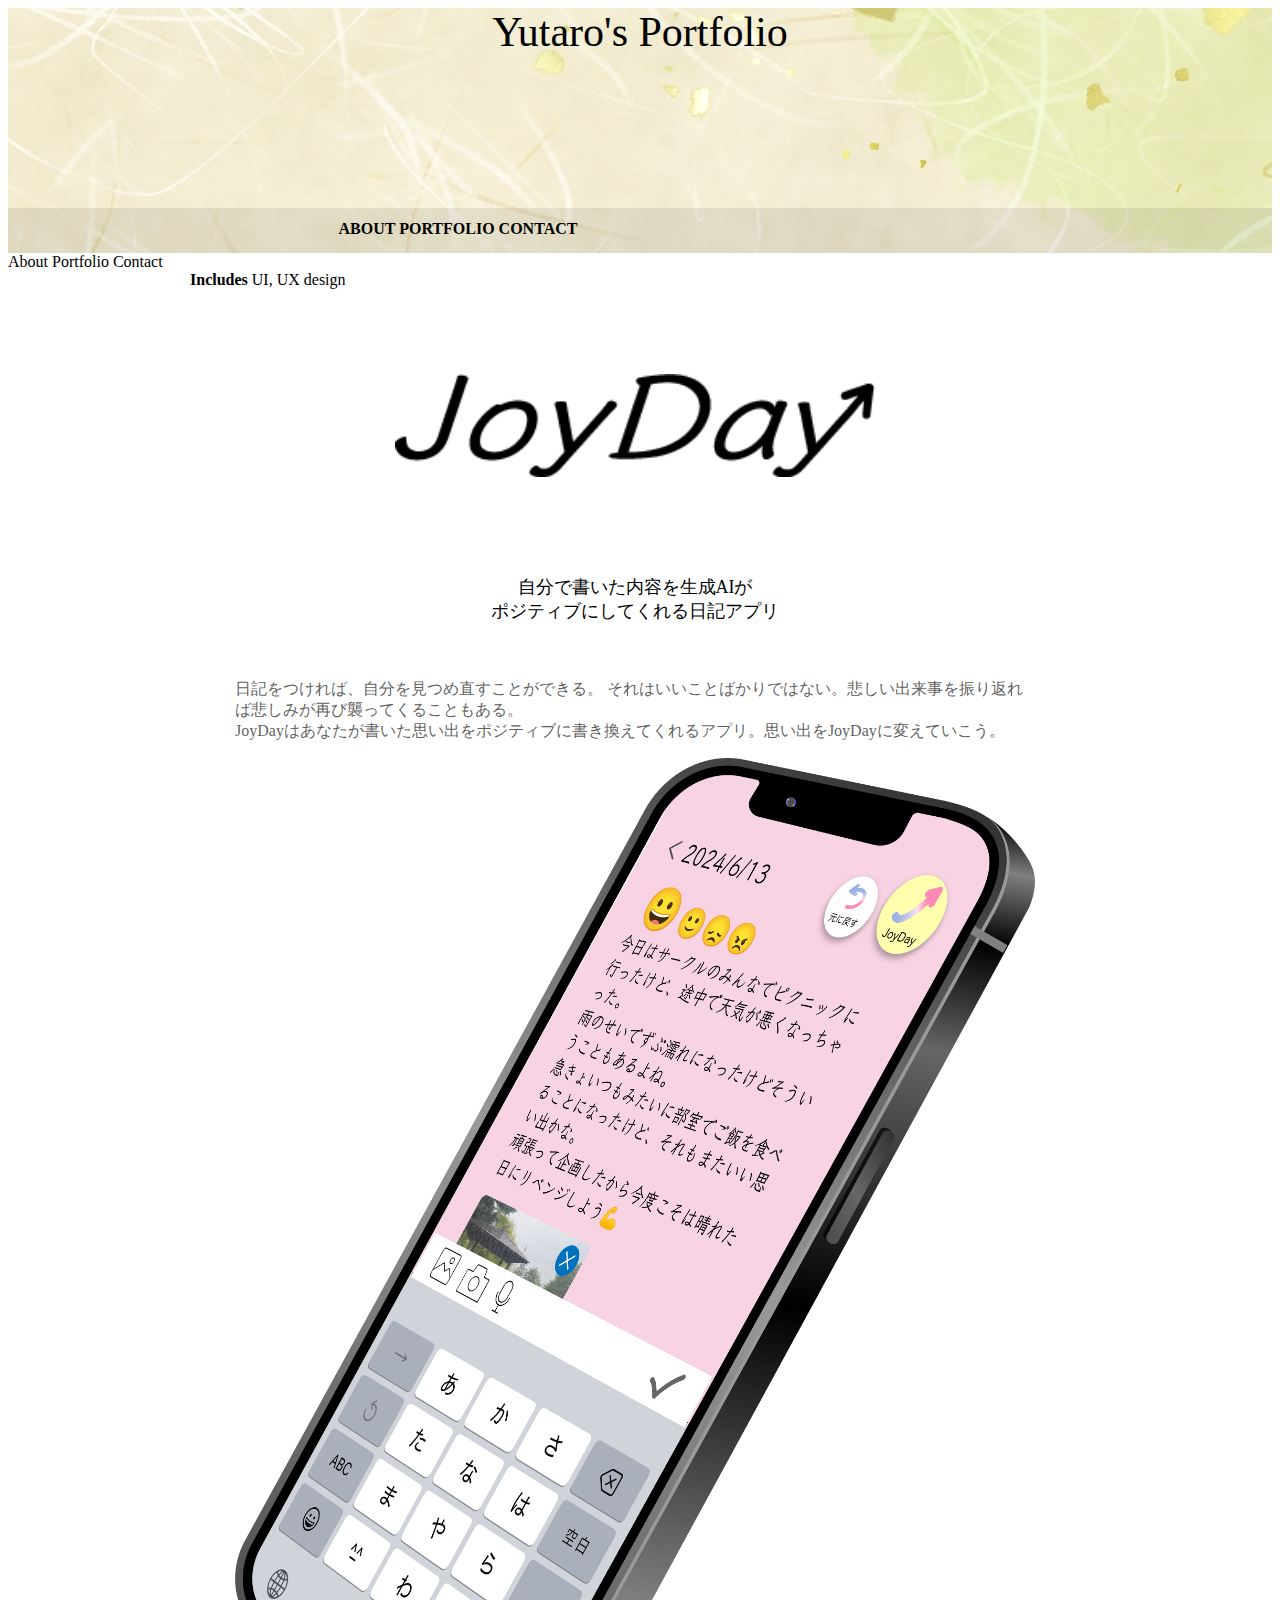
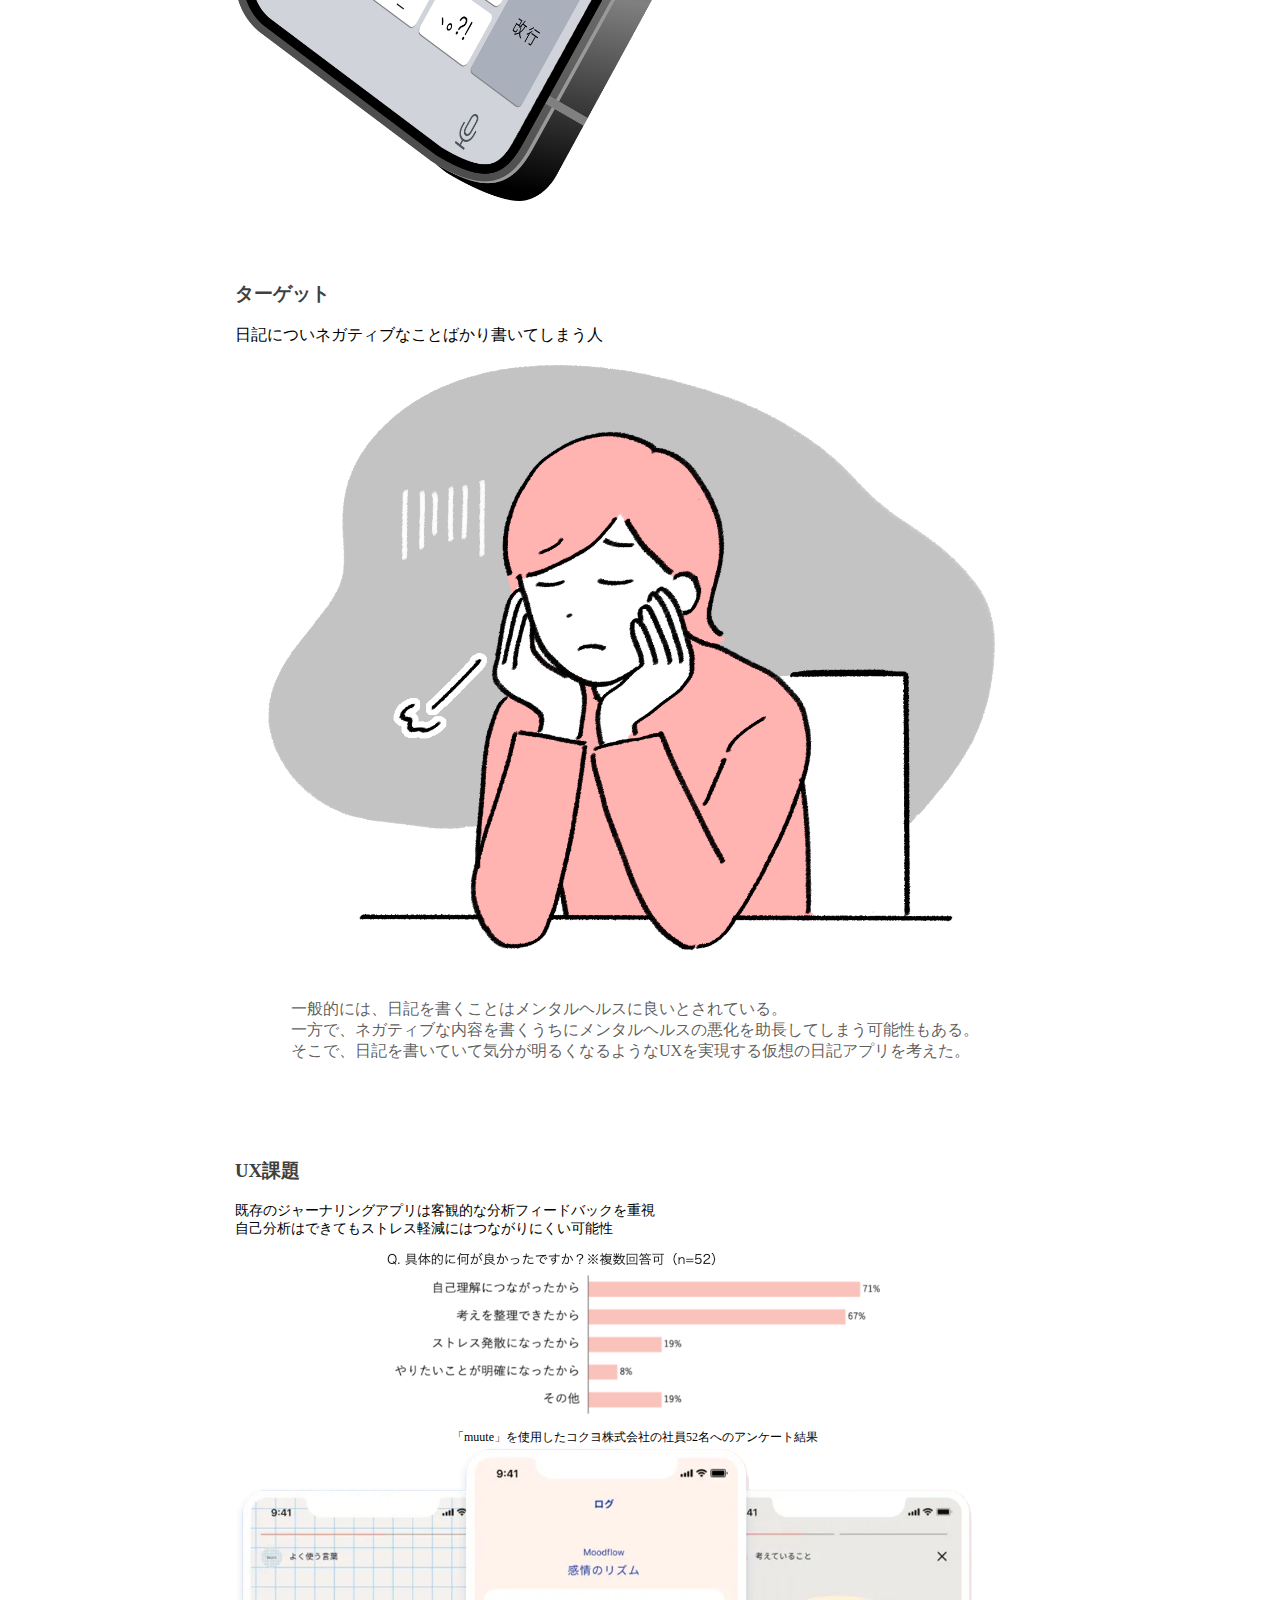
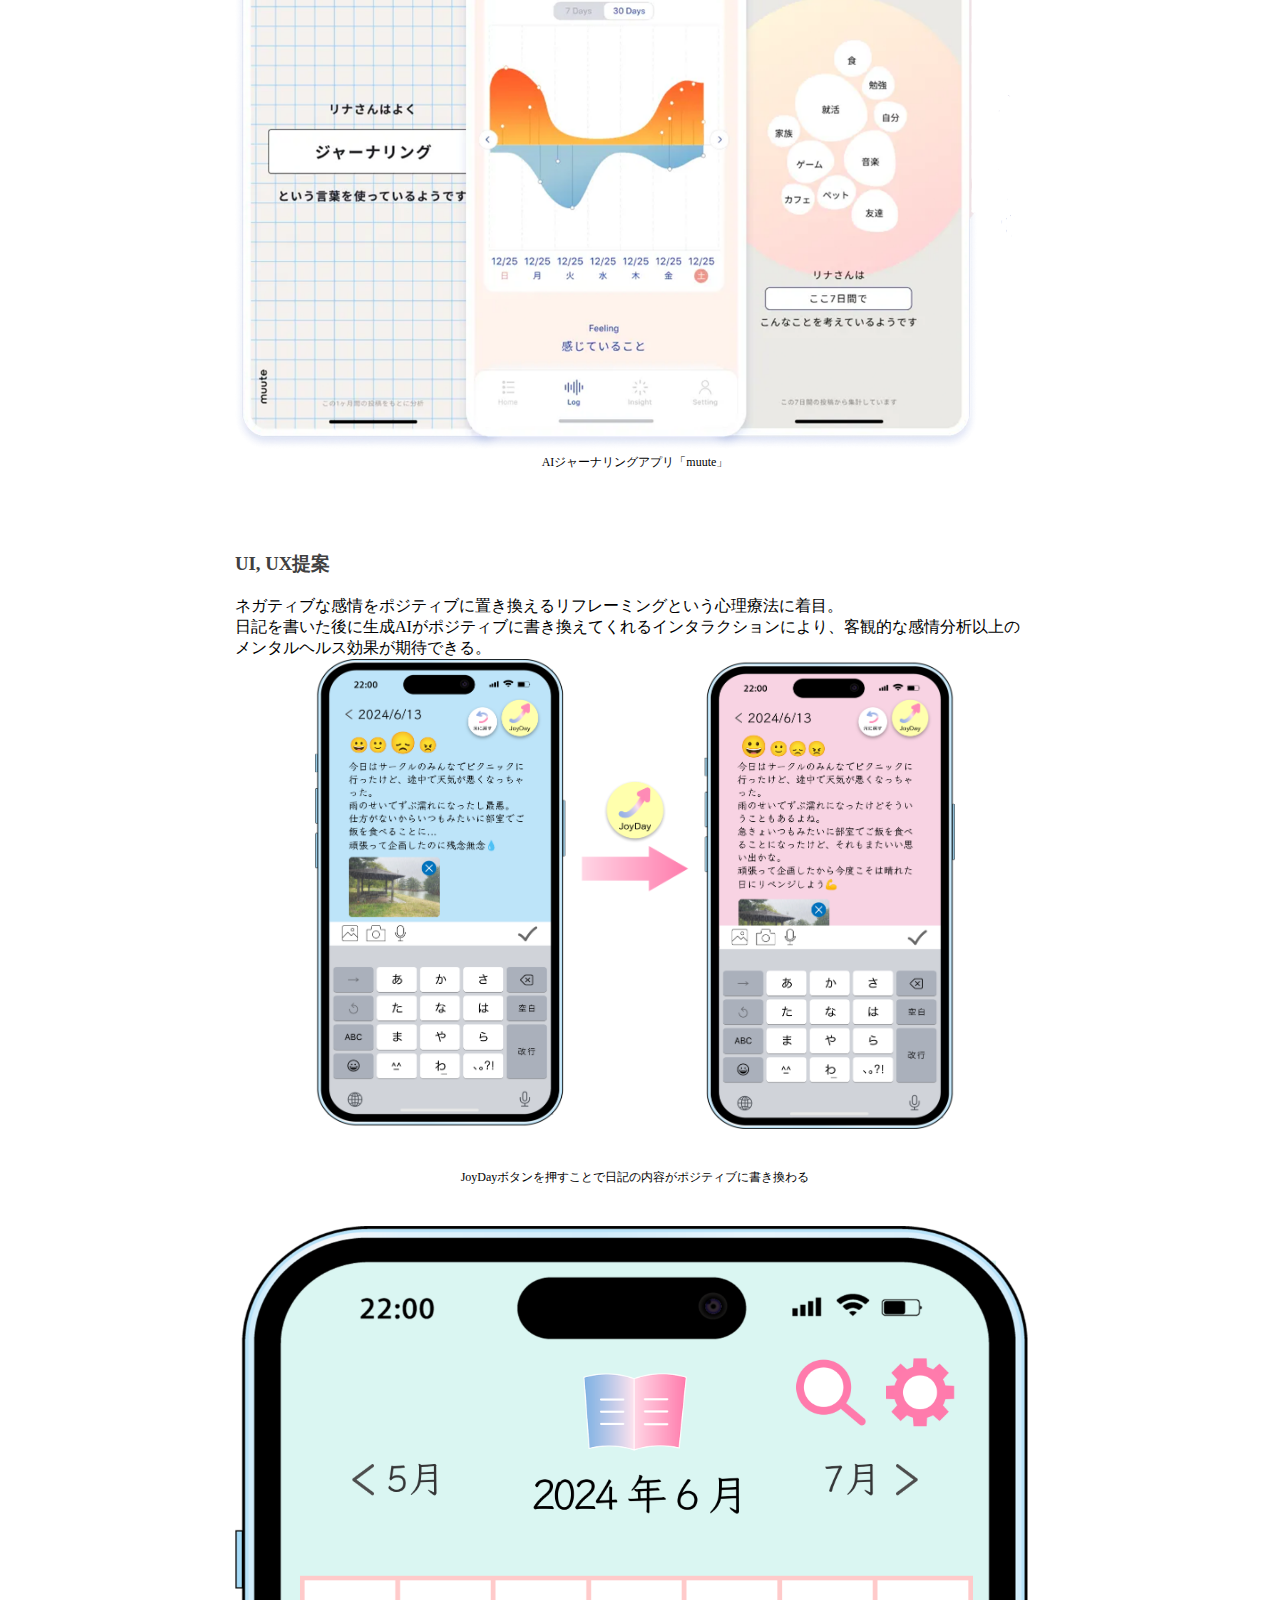
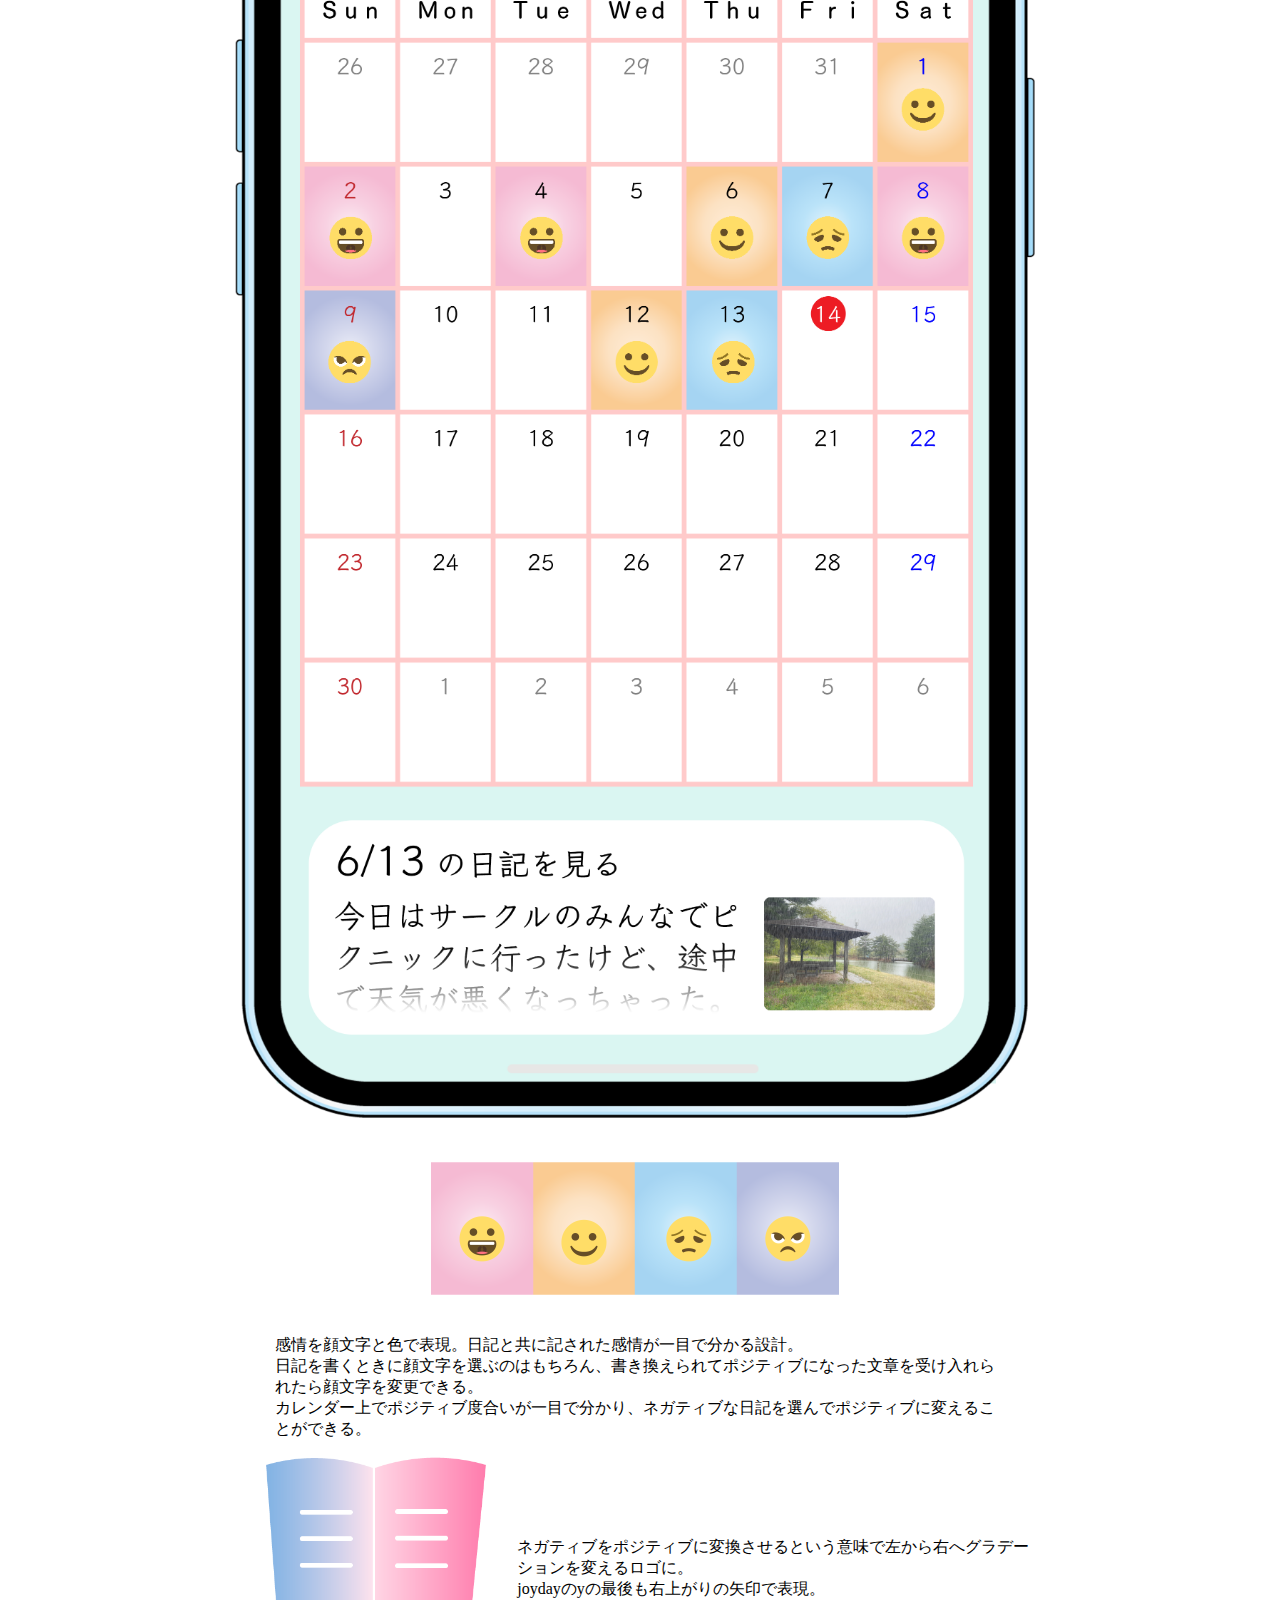
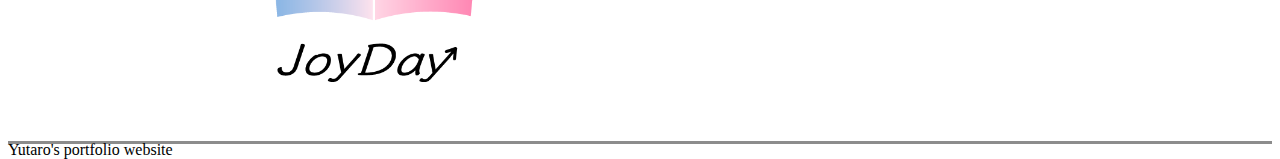
==== portfolio-01.html @ 02d62b3e "first-commit" ====
<!doctype html>
<html lang="en">

<head>
    <meta charset="utf-8">
    <meta http-equiv="X-UA-Compatible" content="IE=edge">
    <meta name="description" content="A portfolio template that uses Material Design Lite.">
    <meta name="viewport" content="width=device-width, initial-scale=1.0, minimum-scale=1.0">
    <title>MDL-Static Website</title>
    <link rel="stylesheet" href="https://fonts.googleapis.com/css?family=Roboto:regular,bold,italic,thin,light,bolditalic,black,medium&amp;lang=en">
    <link rel="stylesheet" href="https://code.getmdl.io/1.3.0/material.grey-pink.min.css" />
    <link rel="stylesheet" href="styles.css" />
    <link rel="stylesheet" href="https://fonts.googleapis.com/icon?family=Material+Icons">
</head>

<body>
    <div class="mdl-layout mdl-js-layout mdl-layout--fixed-header">
        <header class="mdl-layout__header mdl-layout__header--waterfall portfolio-header">
            <div class="mdl-layout__header-row portfolio-logo-row">
                <span class="mdl-layout__title">
                    <div class="portfolio-title">Yutaro's Portfolio</div>
                </span>
            </div>
            <div class="mdl-layout__header-row portfolio-navigation-row mdl-layout--large-screen-only">
                <nav class="mdl-navigation mdl-typography--body-1-force-preferred-font">
                    <a class="mdl-navigation__link" href="index.html#about">About</a>
                    <a class="mdl-navigation__link" href="index.html#portfolio">Portfolio</a>
                    <a class="mdl-navigation__link" href="index.html#contact">Contact</a>
                </nav>
            </div>
        </header>
        <div class="mdl-layout__drawer mdl-layout--small-screen-only">
            <nav class="mdl-navigation mdl-typography--body-1-force-preferred-font">
                <a class="mdl-navigation__link" href="index.html#about">About</a>
                <a class="mdl-navigation__link is-active" href="index.html#portfolio">Portfolio</a>
                <a class="mdl-navigation__link" href="index.html#contact">Contact</a>
            </nav>
        </div>
        <main class="mdl-layout__content">
            <div class="mdl-grid portfolio-max-width">
                <div class="mdl-cell mdl-cell--12-col mdl-card mdl-shadow--4dp">
                    <!-- <div class="mdl-card__title">
                    </div> -->
                    <div class="mdl-card__supporting-text">
                        <strong>Includes</strong>
                        <span>UI, UX design</span>
                    </div>
                    <div class="mdl-grid portfolio-copy">
                        
                        <div class="mdl-cell mdl-cell--6-col mdl-card__supporting-text no-padding">
                            <img class="title-image" src=" images/joyday.png" border="0" alt="" style="margin: 5% 0%;">
                            <br>
                            <p style="font-size: large; text-align: center; margin: 5% auto; color: black;">自分で書いた内容を生成AIが<br>ポジティブにしてくれる日記アプリ</p>


                            <p>
                                日記をつければ、自分を見つめ直すことができる。
                                それはいいことばかりではない。悲しい出来事を振り返れば悲しみが再び襲ってくることもある。
                                <br>
                                JoyDayはあなたが書いた思い出をポジティブに書き換えてくれるアプリ。思い出をJoyDayに変えていこう。

                            </p>
                        </div>
                        <div class="mdl-cell mdl-cell--6-col">
                            <img class="article-image" src=" images/24910526.png" border="0" alt="">
                        </div>
                        <h3 class="mdl-cell mdl-cell--12-col mdl-typography--headline" style="margin-top: 10%;">ターゲット</h3>
                        <div class="mdl-cell mdl-cell--12-col">日記についネガティブなことばかり書いてしまう人</div>
                        <div class="mdl-cell mdl-cell--6-col">
                            <img class="article-image" src=" images/negative.png" border="0" alt="">
                        </div>
                        <div class="mdl-cell mdl-cell--6-col mdl-card__supporting-text no-padding ">
                            <p>
                                一般的には、日記を書くことはメンタルヘルスに良いとされている。<br>
                                一方で、ネガティブな内容を書くうちにメンタルヘルスの悪化を助長してしまう可能性もある。<br>
                                そこで、日記を書いていて気分が明るくなるようなUXを実現する仮想の日記アプリを考えた。
                            </p>
                        </div>
                        <h3 class="mdl-cell mdl-cell--12-col mdl-typography--headline" style="margin-top: 10%;">UX課題</h3>
                        
                        <div class="mdl-cell mdl-cell--7-col muute">
                            <div style="font-size: 14px;">既存のジャーナリングアプリは客観的な分析フィードバックを重視<br>自己分析はできてもストレス軽減にはつながりにくい可能性</div>
                            <img class="article-image" src="images/muute-data.png" border="0" alt="">
                            <div class="image-caption">「muute」を使用したコクヨ株式会社の社員52名へのアンケート結果</div>
                        </div>
                        <div class="mdl-cell mdl-cell--5-col muute">
                            <img class="article-image" src=" images/muute.png" border="0" alt="">
                            <div class="image-caption">AIジャーナリングアプリ「muute」</div>
                        </div>
                        
                        <h3 class="mdl-cell mdl-cell--12-col mdl-typography--headline" style="margin-top: 10%;">UI, UX提案</h3>

                        <div class="mdl-cell mdl-cell--12-col mdl-card__supporting-text no-padding ">ネガティブな感情をポジティブに置き換えるリフレーミングという心理療法に着目。<br>日記を書いた後に生成AIがポジティブに書き換えてくれるインタラクションにより、客観的な感情分析以上のメンタルヘルス効果が期待できる。</div>
                        <div class="mdl-cell mdl-cell--12-col" style="display: flex; justify-content: center; flex-direction: column;">
                            <img class="article-image" src=" images/rewrite.png" border="0" alt="" style="max-width: 80%;">
                            <div class="image-caption" style="margin: 5%;">JoyDayボタンを押すことで日記の内容がポジティブに書き換わる</div>
                        </div>

                        <div class="mdl-cell mdl-cell--4-col">
                            <img class="article-image" src=" images/カレンダー.png" border="0" alt="" >
                        </div>
                        <div class="mdl-cell mdl-cell--8-col mdl-card__supporting-text no-padding"  style="display: flex; align-items: center; flex-direction: column;">
                            <img class="article-image" src=" images/emotion.png" border="0" alt="" style="margin: 5% auto;">
                            <div style="margin: 0% 5%;">感情を顔文字と色で表現。日記と共に記された感情が一目で分かる設計。<br>
                            日記を書くときに顔文字を選ぶのはもちろん、書き換えられてポジティブになった文章を受け入れられたら顔文字を変更できる。<br>
                            カレンダー上でポジティブ度合いが一目で分かり、ネガティブな日記を選んでポジティブに変えることができる。</div>
                        <div class="row" style="display: flex;">
                                <div class="mdl-cell mdl-cell--6-col">
                                    <img class="article-image" src=" images/joyday-logo.png" border="0" alt="" style="max-width: 80%; margin: 5% auto;">
                                </div>
                                <div class="mdl-cell mdl-cell--6-col">ネガティブをポジティブに変換させるという意味で左から右へグラデーションを変えるロゴに。<br>joydayのyの最後も右上がりの矢印で表現。</div>
                            </div>
                        </div>
                    </div>
                </div>
            </div>
        </main>
        <footer class="mdl-mini-footer">
            <div class="mdl-mini-footer__left-section">
                <div class="mdl-logo">Yutaro's portfolio website</div>
            </div>
            </div>
        </footer>
    </div>
    <script src="https://code.getmdl.io/1.3.0/material.min.js"></script>
</body>

</html>
---- styles.css ----
.mdl-card__title-text {
  font-family: "kokoro", serif;
}

.portfolio-header {
  position: relative;
  background-image: url(images/和紙.jpg);
}

.mdl-layout__header.is-compact {
  max-height: 120px;
}

.portfolio-header .mdl-layout__header-row {
  padding: 0;
  -webkit-justify-content: center;
      -ms-flex-pack: center;
          justify-content: center;
}

.mdl-layout__title {
  font-size: 14px;
  text-align: center;
  font-weight: 300;
}

.portfolio-logo-row {
  min-height: 200px;
}

.is-compact .portfolio-logo-row {
  min-height: auto;
}

.portfolio-title {
  font-size: 42px;
  font-family: Times;
  background-size: cover;
  height: 50px;
  width: 500px;
  margin: auto auto;
}

.is-compact .portfolio-title {
  height: 30px;
  width: 250px;
  font-size: 30px;
  margin-top: 7px;
}

.portfolio-navigation-row {
  background-color: rgba(0, 0, 0, 0.08);
  text-transform: uppercase;
  height: 45px;
}

.is-compact .portfolio-navigation-row {
  background-color: rgba(0, 0, 0, 0.08);
  text-transform: uppercase;
  height: 45px;
}

.portfolio-navigation-row  .mdl-navigation {
  text-align: center;
  max-width: 900px;
  width: 100%;
  font-family: serif;
  font-weight: bold;
}

.is-compact .portfolio-navigation-row  .mdl-navigation {
  text-align: center;
  max-width: 900px;
  width: 100%;
  font-family: serif;
  font-weight: bold;
}

.portfolio-navigation-row .mdl-navigation__link {
  -webkit-flex: 1;
      -ms-flex: 1;
          flex: 1;
  line-height: 42px;
}

.portfolio-header .mdl-layout__drawer-button {
    background-color: rgba(197, 197, 197, 0.44);
}

.mdl-card__media {
  background-color: rgb(255,255, 255);
  width: 90%;
  margin: auto;
}

.portfolio-card .mdl-card__title {
  padding-bottom: 0;
}

.portfolio-blog-card-full-bg {
  background: url(images/example-blog03.jpg) center / cover;
}

.portfolio-blog-card-event-bg {
  background: url(images/example-blog05.jpg) center / cover;
}

.portfolio-blog-card-strip-bg {
  background: url(images/example-blog06.jpg) center / cover;
}

.portfolio-blog-card-compact .mdl-card__title {
  padding-bottom: 0;
  display: block;
}

.portfolio-blog-card-bg > .mdl-card__actions {
  height: 52px;
  padding: 16px;
  background: rgba(0, 0, 0, 0.2);
}

img.article-image {
  max-width: 100%;
  height: auto;
  margin: auto;
}

img.title-image {
  width: 60%;
  height: auto;
  margin-right: auto;
}

.portfolio-max-width {
  max-width: 900px;
  margin: auto;
}

.portfolio-copy {
  max-width: 800px;
  margin: 5%;
}

.no-padding {
  padding: 0;
}

.no-left-padding{
  padding-left: 0;
}

.no-bottom-padding {
  padding-bottom: 0;
}

.padding-top {
  padding: 10px 0 0;
}

.portfolio-share-btn {
  position: relative;
  float: right;
  top: -4px;
}

.demo-card-event > .mdl-card__actions {
    -webkit-align-items: center;
        -ms-flex-align: center;
            align-items: center;
    box-sizing: border-box;
    display: -webkit-flex;
    display: -ms-flexbox;
    display: flex;
}

.portfolio-contact .mdl-textfield {
  width: 100%;
}

.portfolio-contact form {
  max-width: 550px;
  margin: auto;
}



footer {
  background-image: url(images/footer.png);
  background-size: cover;
  height: 3px;
}

.mdl-card__title {
  display: block; /* ブロック表示にすることで改行 */
}

.profile-ruby, .mdl-card__title-text {
  display: block; /* ブロック表示にすることで改行 */
  margin: 0; /* 必要に応じて余白を調整 */
}


.mdl-cell.mdl-cell--6-col {
  display: flex;
  align-items: center;
}


.mdl-cell.mdl-cell--6-col.mdl-card__supporting-text.no-padding {
  display: flex;
  flex-direction: column; /* 子要素を縦に配置 */
  margin: auto;
  color: rgba(0, 0, 0, .65);
}

#portfolio {
  display: flex;
  flex-direction: column;
}

.portfolio-container {
  display: flex;
  flex-wrap: wrap;
  gap: 20px; /* カード間のスペースを調整 */
}


p + ul {
  margin-top: 0; /* <ul> タグの上部余白を削除 */
}

.muute {
  position: relative;
  display: flex;
  flex-direction: column;
}


.image-caption {
  text-align: center;
  font-size: 12px;
  margin-top: 5px;
}

.education-container {
  display: flex;
  flex-direction: column;
  margin: 5%;
}
.education-item {
  display: flex;
  justify-content: space-between;
  padding: 10px 0;
  border-bottom: 1px solid #ccc;
}

.education-item:last-child {
  border-bottom: none;
}

.date {
  flex: 1;
  text-align: left;
}
.description {
  flex: 3;
  text-align: left;
}

.rate {
  position: relative;
  display: inline-block;
  width: 100%;
  height: 30px;
  font-size: 30px;
  --score: 0; /* 初期スコア */
}

.rate::before,
.rate::after {
  position: absolute;
  display: inline-block;
  height: 30px;
  content: '★★★★★';
  line-height: 30px;
}

.rate::before {
  color: #c4c4c4;
}

.rate::after {
  overflow: hidden;
  width: calc(var(--score) / 5 * 150px);
  color: #ffb906;
}

.rate-wrap {
  display: flex;
  width: 90%;
  margin: auto;
  align-items: center;
  justify-content: space-between;
  padding: 5px;
  font-weight: bold;
}

.rate-label {
  flex: 4; /* 横幅1 */
  text-align: left;
}

.rate-container {
  flex: 5; /* 横幅5 */
  display: flex;
  align-items: center;
}

.num {
  margin-left: 10px;
  font-weight: normal;
}

.mdl-navigation__link {
  text-decoration: none;
  color: #000; /* 通常時のリンク色 */
  transition: color 0.3s ease; /* 色が変わる際のトランジション */
}

/* ホバー時のスタイル */
.mdl-navigation__link:hover {
  font-size: 20px;
  color: #ffb406; /* ホバー時のリンク色 */
}

h3 {
  font-family: serif;
  color: #404040;
}
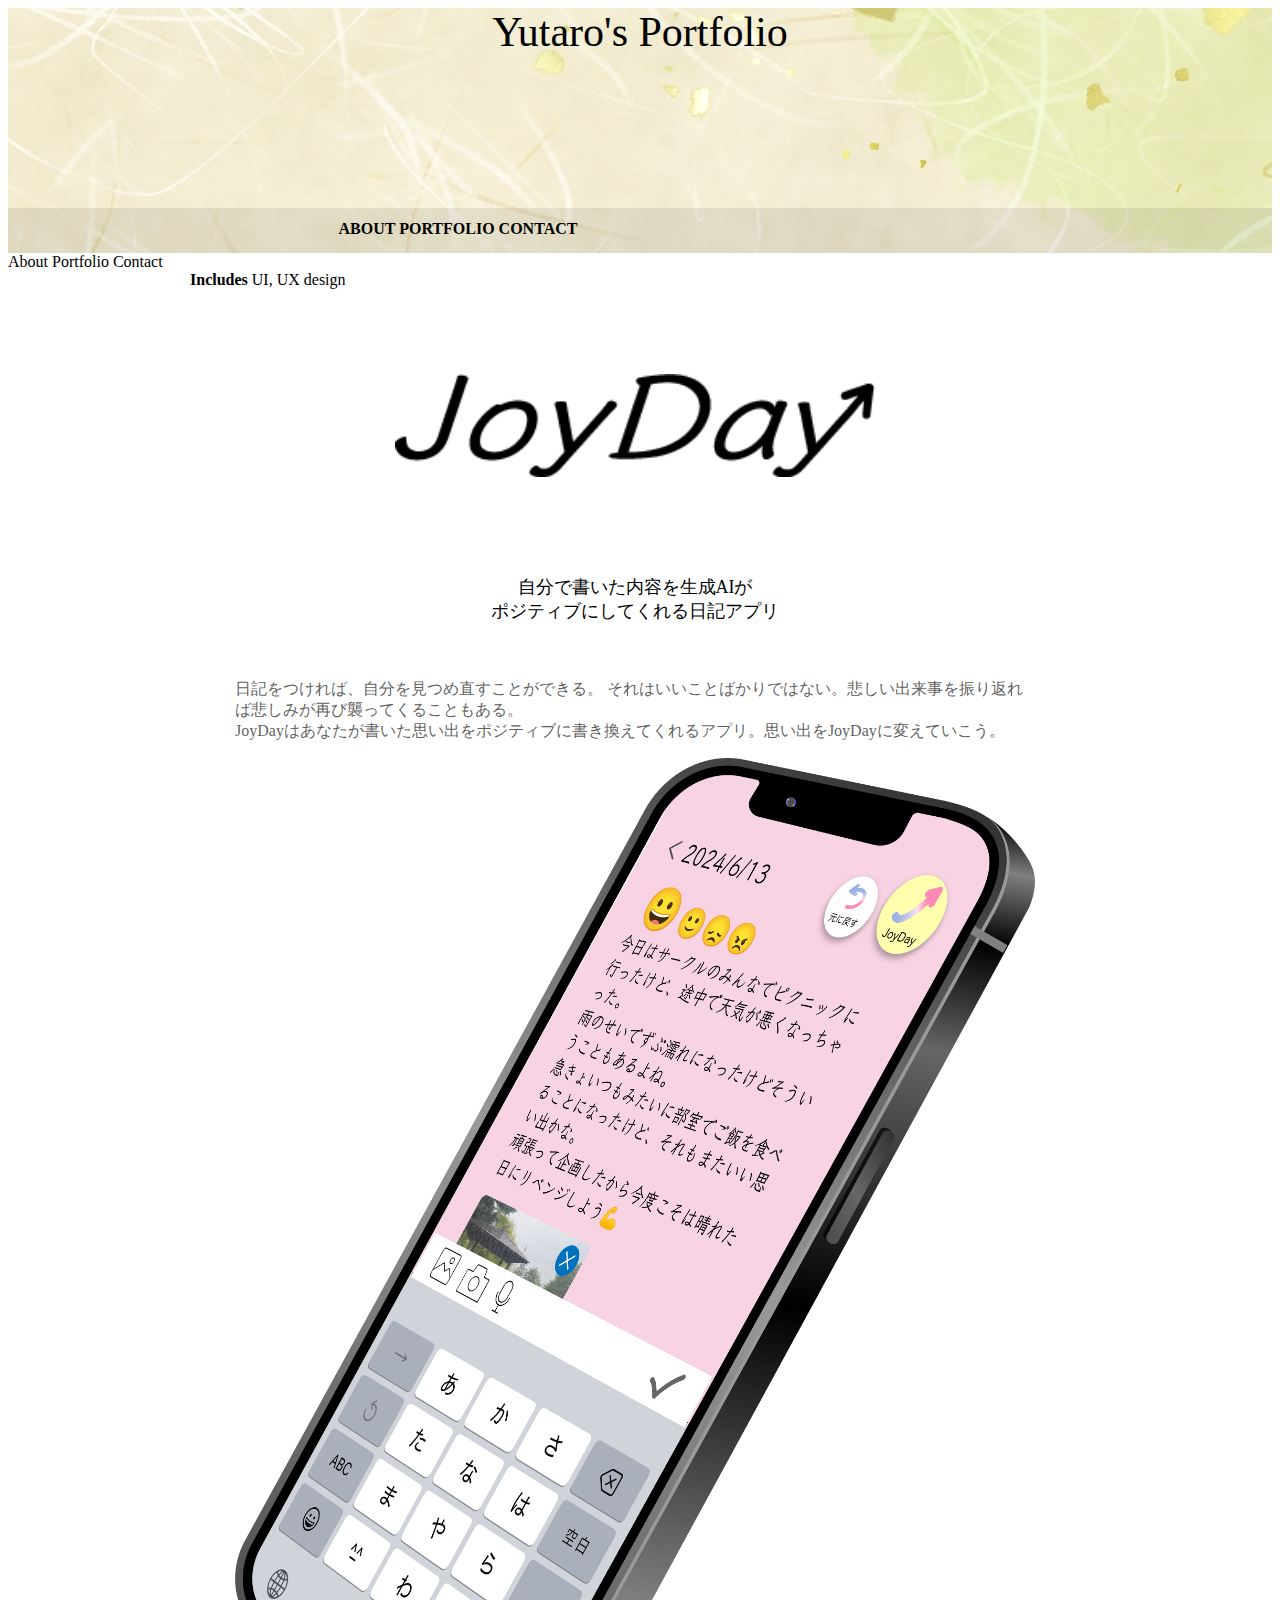
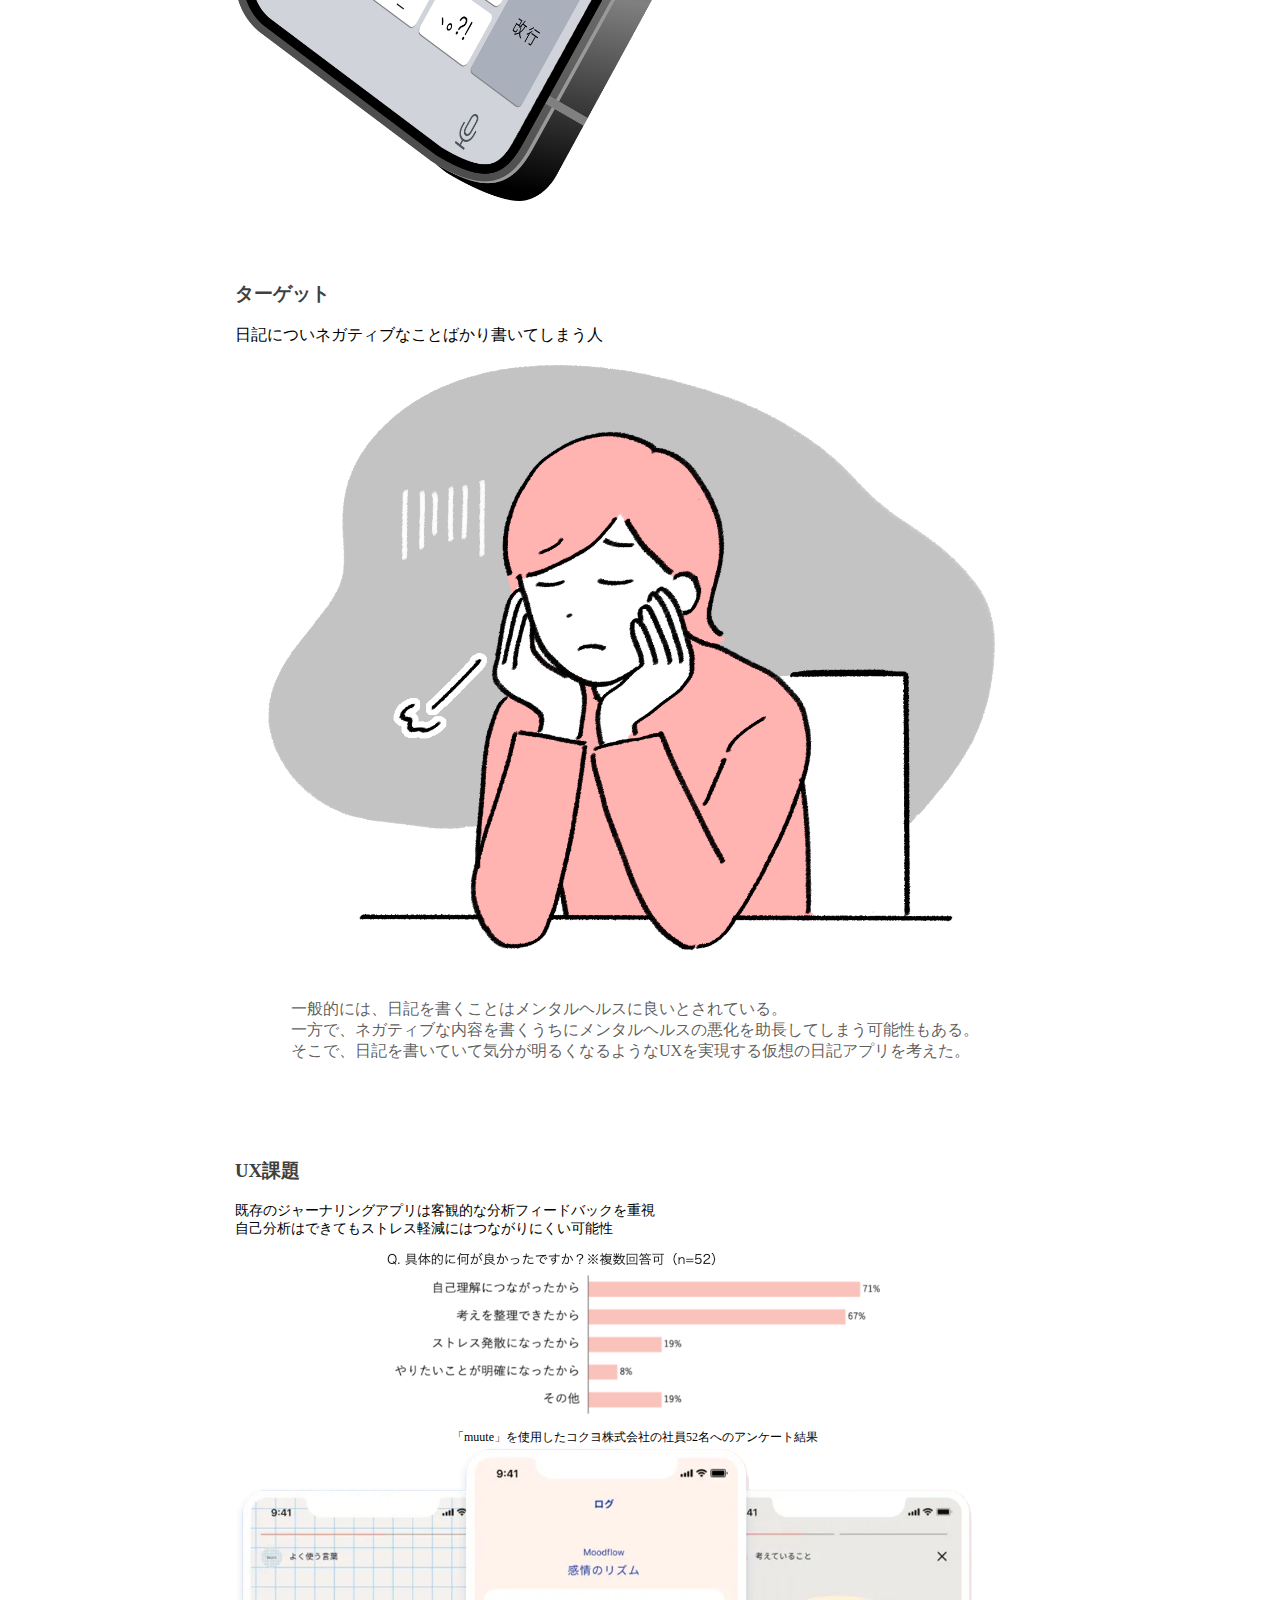
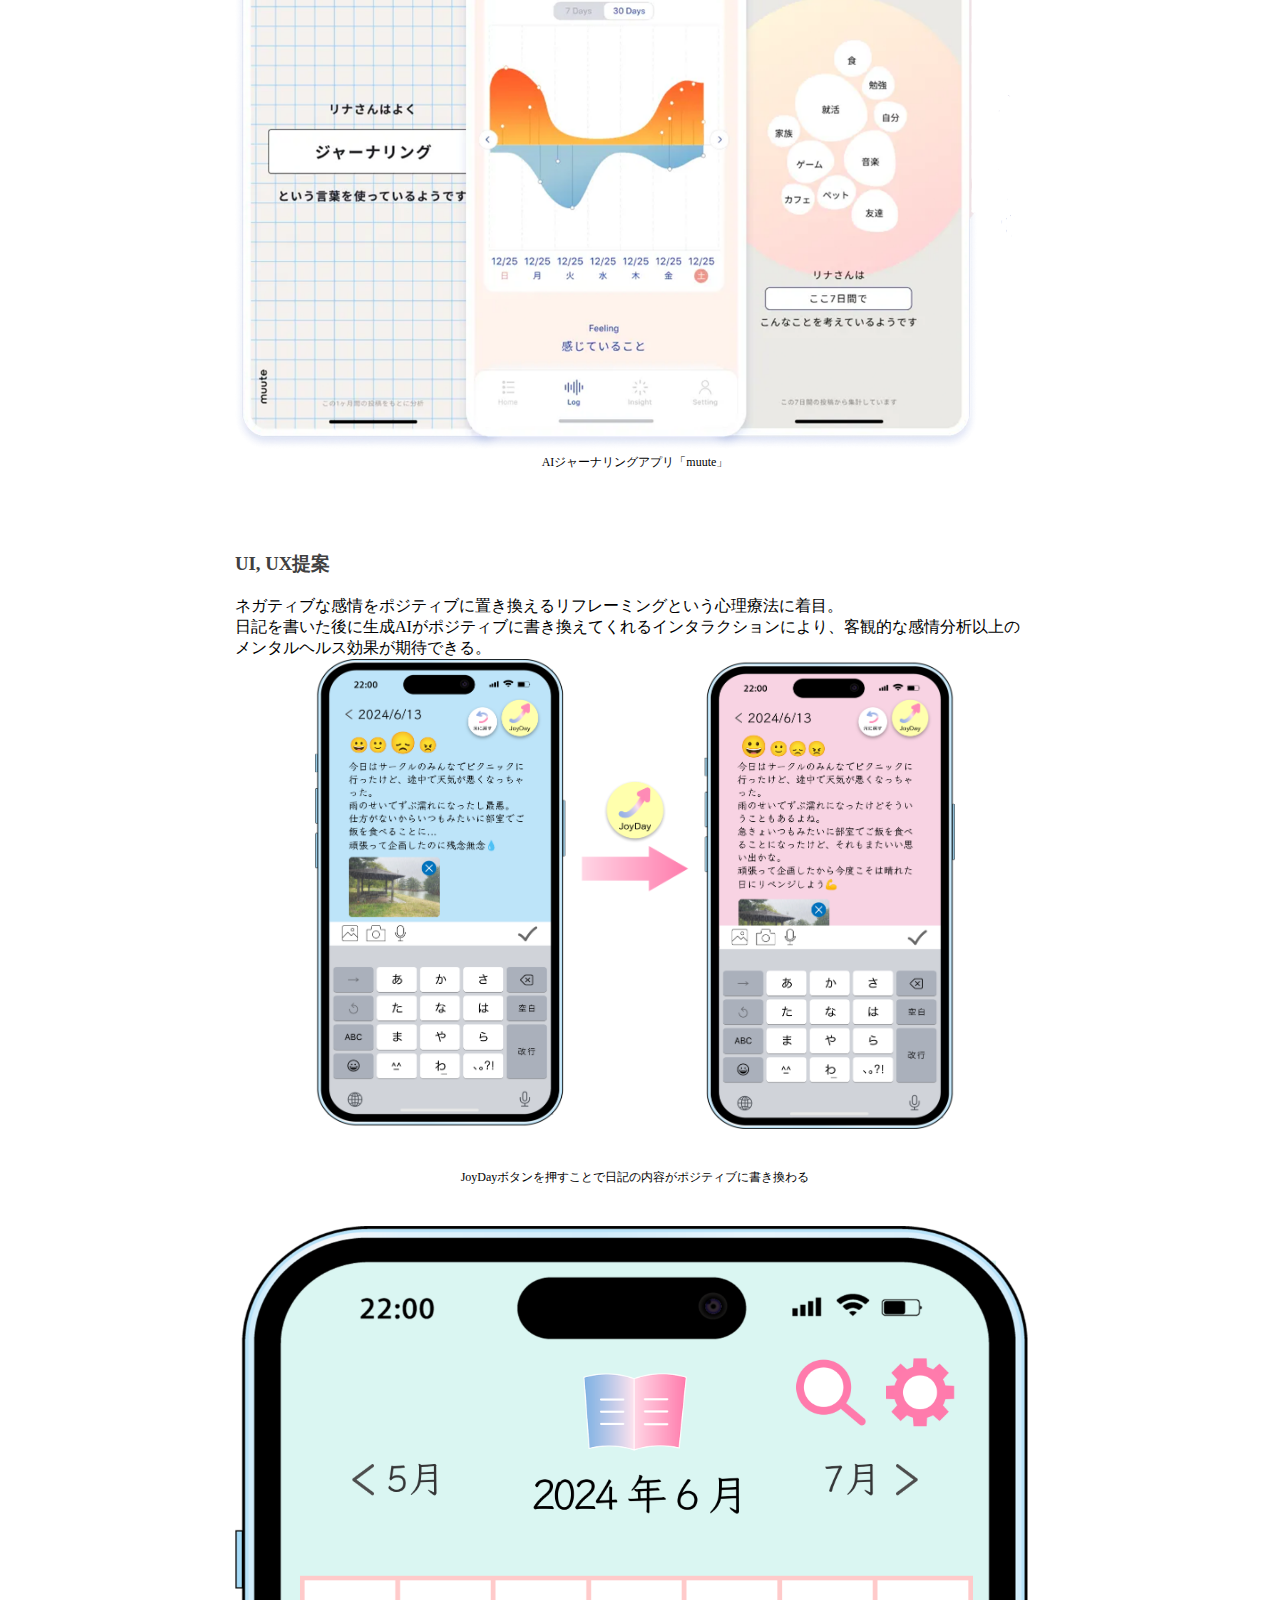
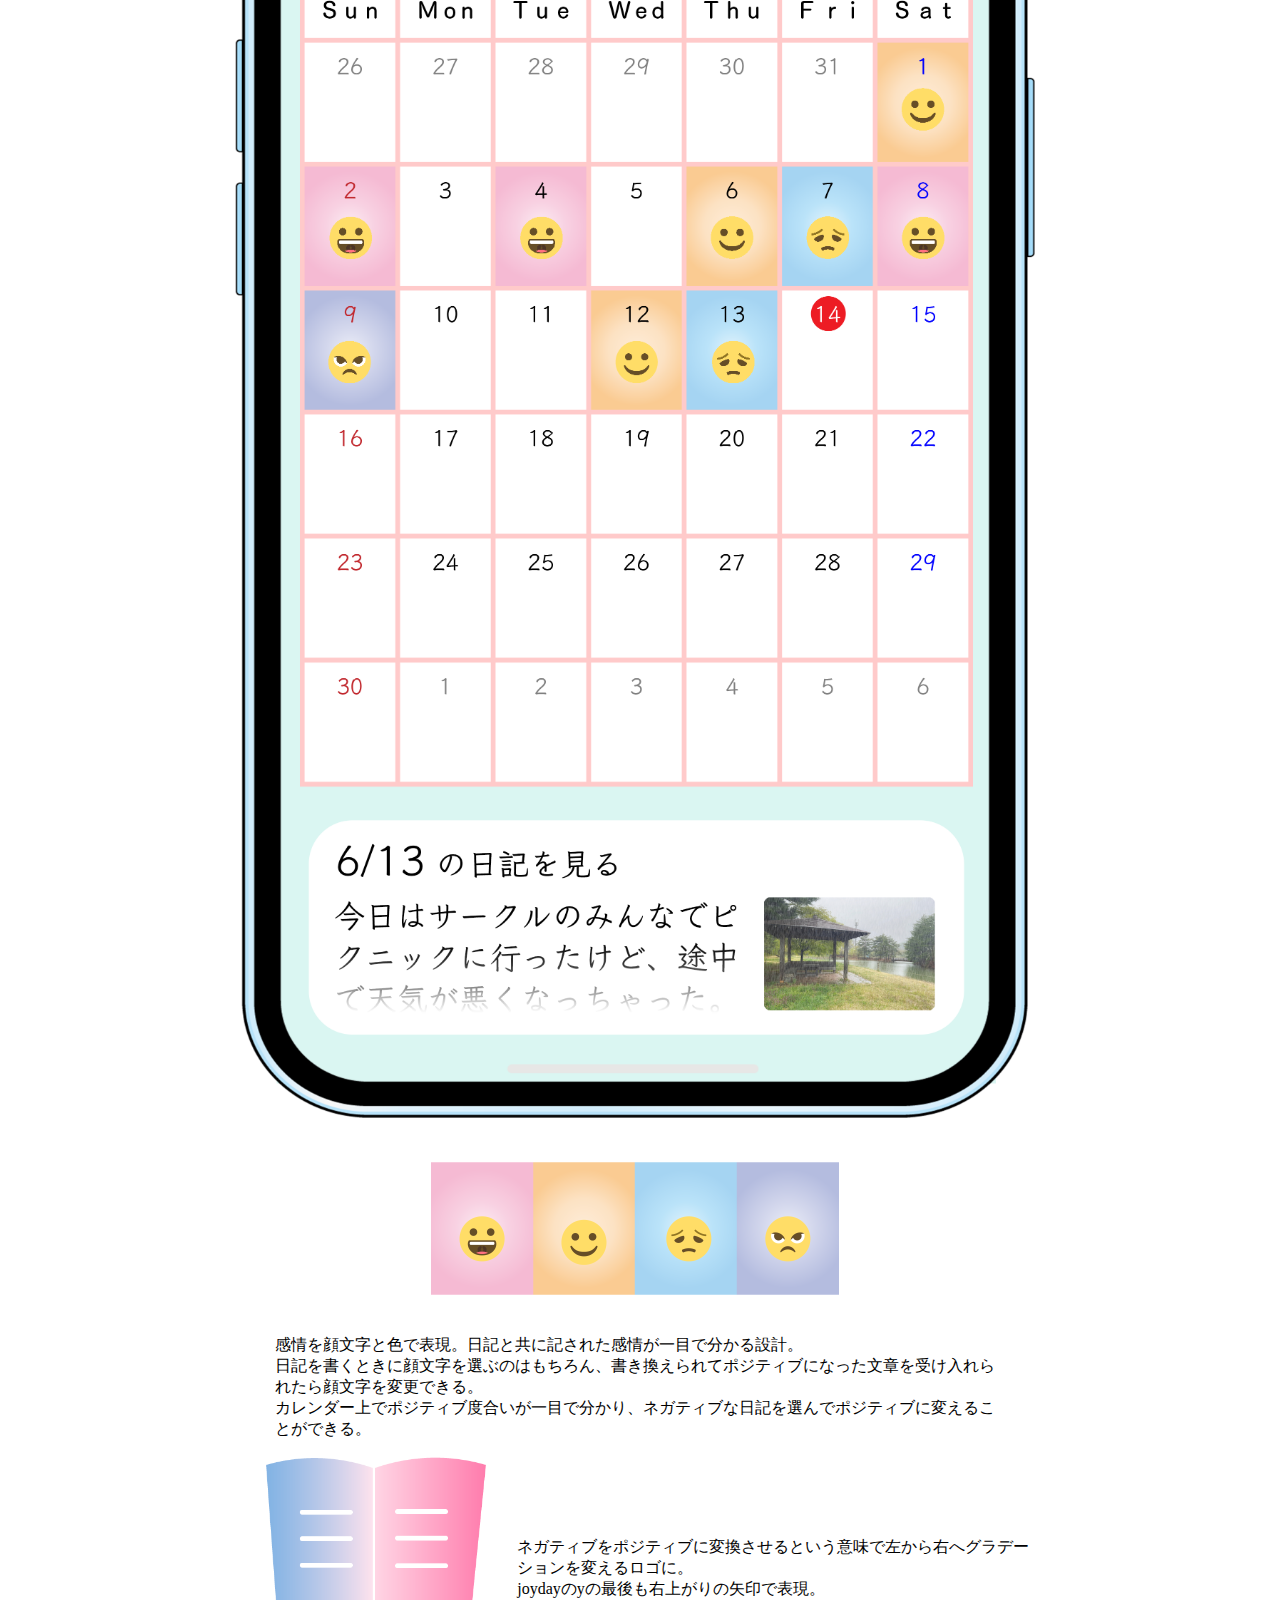
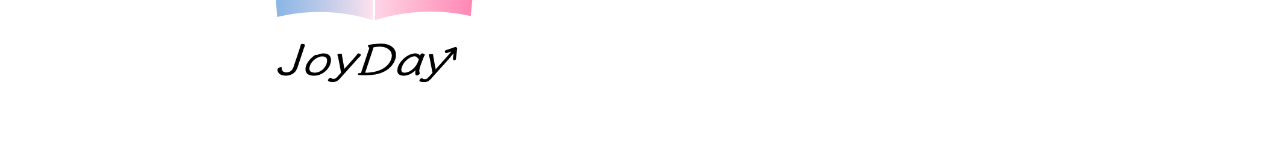
==== commit 03f6fefb: "css調整" ====
--- a/portfolio-01.html
+++ b/portfolio-01.html
@@ -115,12 +115,6 @@
                 </div>
             </div>
         </main>
-        <footer class="mdl-mini-footer">
-            <div class="mdl-mini-footer__left-section">
-                <div class="mdl-logo">Yutaro's portfolio website</div>
-            </div>
-            </div>
-        </footer>
     </div>
     <script src="https://code.getmdl.io/1.3.0/material.min.js"></script>
 </body>
--- a/styles.css
+++ b/styles.css
@@ -1,4 +1,4 @@
-.mdl-card__title-text {
+h2 {
   font-family: "kokoro", serif;
 }
 
@@ -186,9 +186,27 @@
 
 
 footer {
+  all: unset;
   background-image: url(images/footer.png);
+  opacity: 50%;
   background-size: cover;
-  height: 3px;
+  display: block;
+  position:absolute;
+  bottom: 0;
+  left: 0;
+  right: 0;
+  padding: 10px;
+}
+
+
+.mdl-mini-footer {
+  height: 30px;
+  padding: 6px;
+}
+
+.mdl-logo {
+  height: 30px;
+  margin-left: 30px;
 }
 
 .mdl-card__title {
@@ -304,15 +322,16 @@
   justify-content: space-between;
   padding: 5px;
   font-weight: bold;
+  font-size: 12px;
 }
 
 .rate-label {
-  flex: 4; /* 横幅1 */
+  flex: 3; /* 横幅1 */
   text-align: left;
 }
 
 .rate-container {
-  flex: 5; /* 横幅5 */
+  flex: 4; /* 横幅5 */
   display: flex;
   align-items: center;
 }
@@ -337,4 +356,5 @@
 h3 {
   font-family: serif;
   color: #404040;
-}+}
+
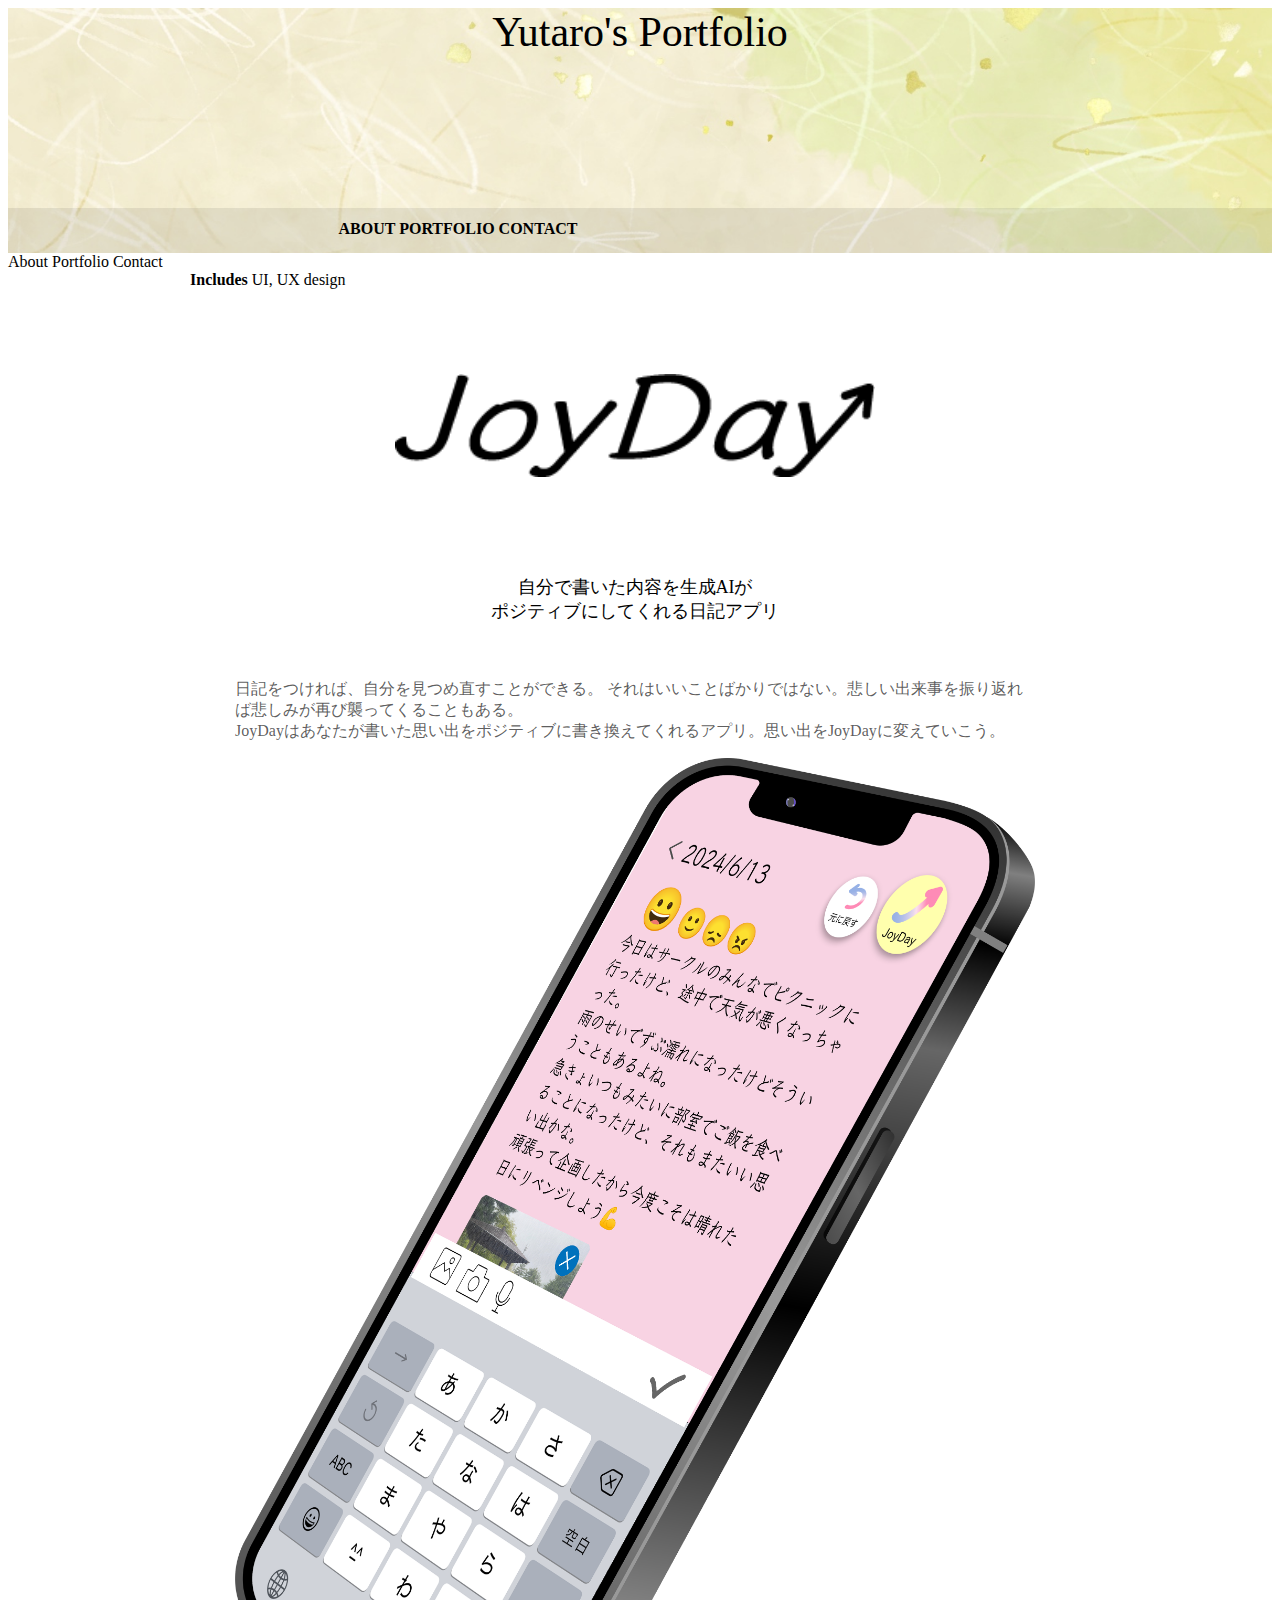
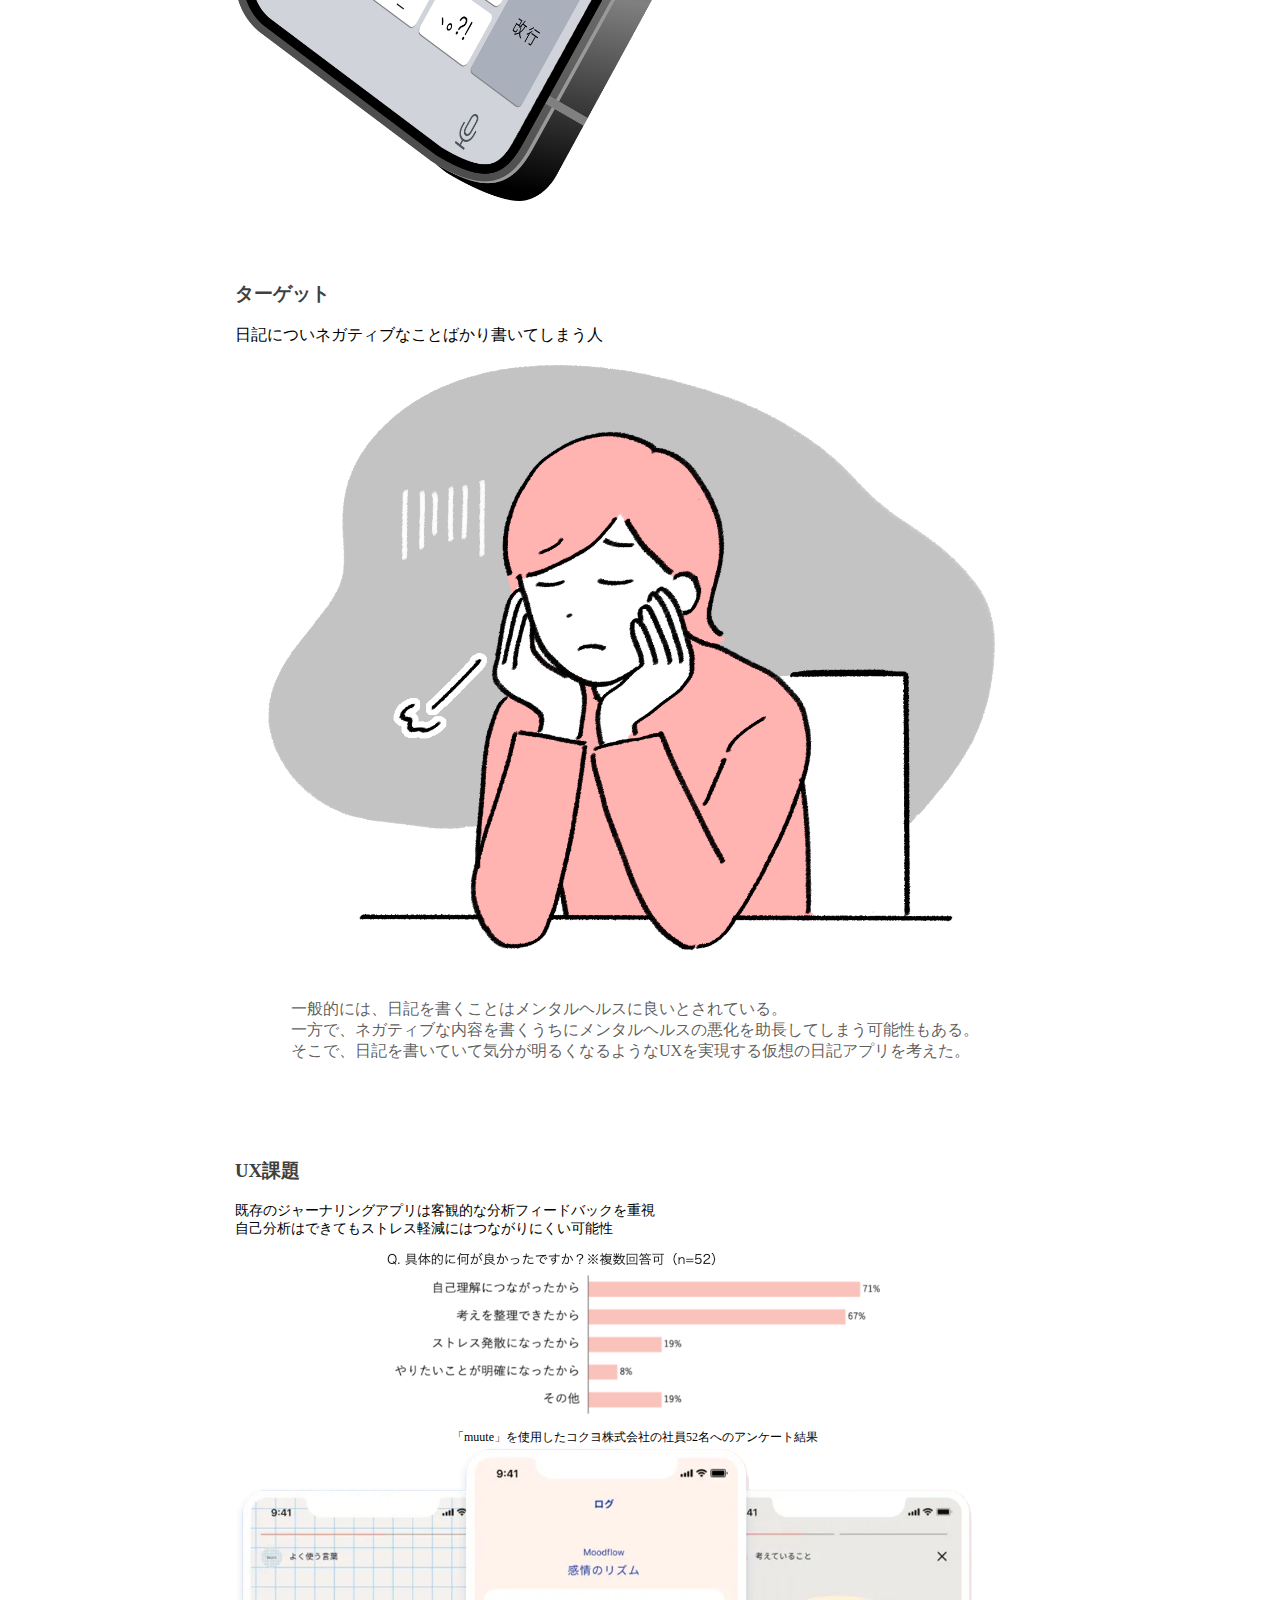
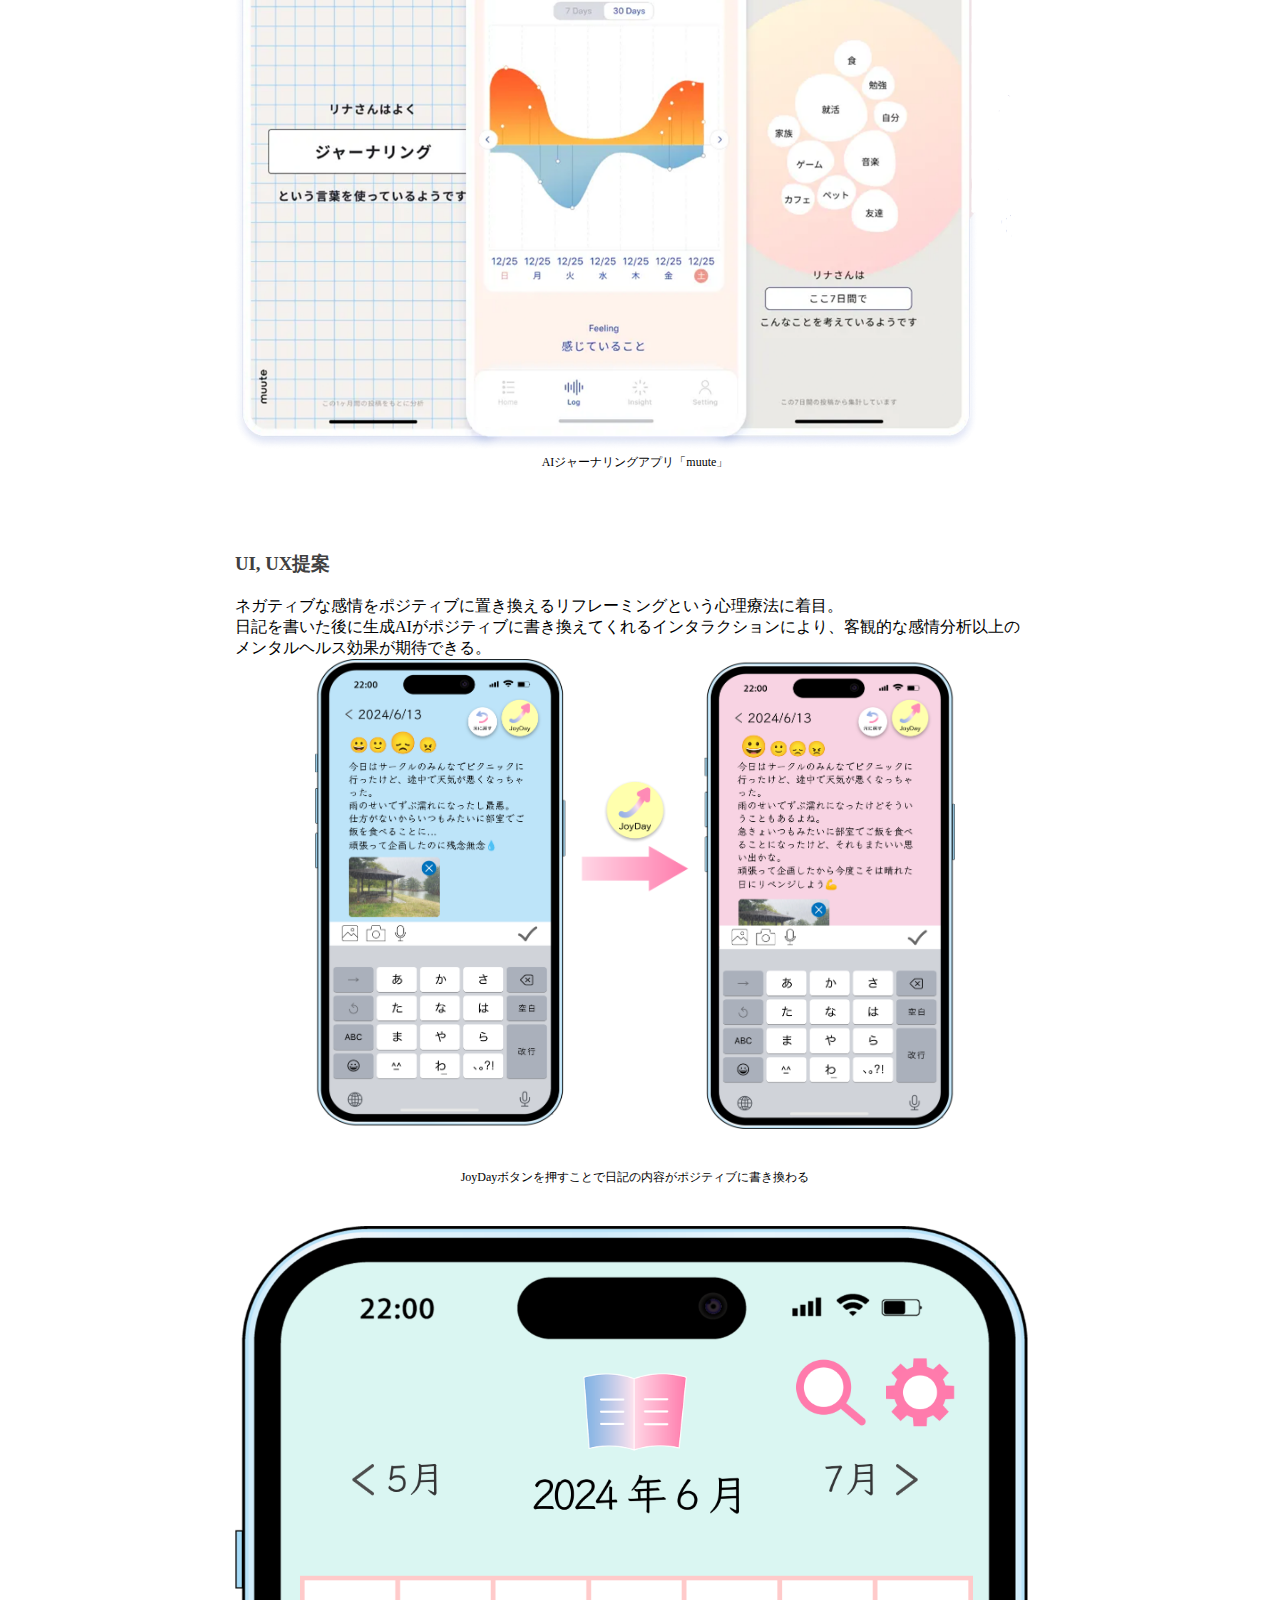
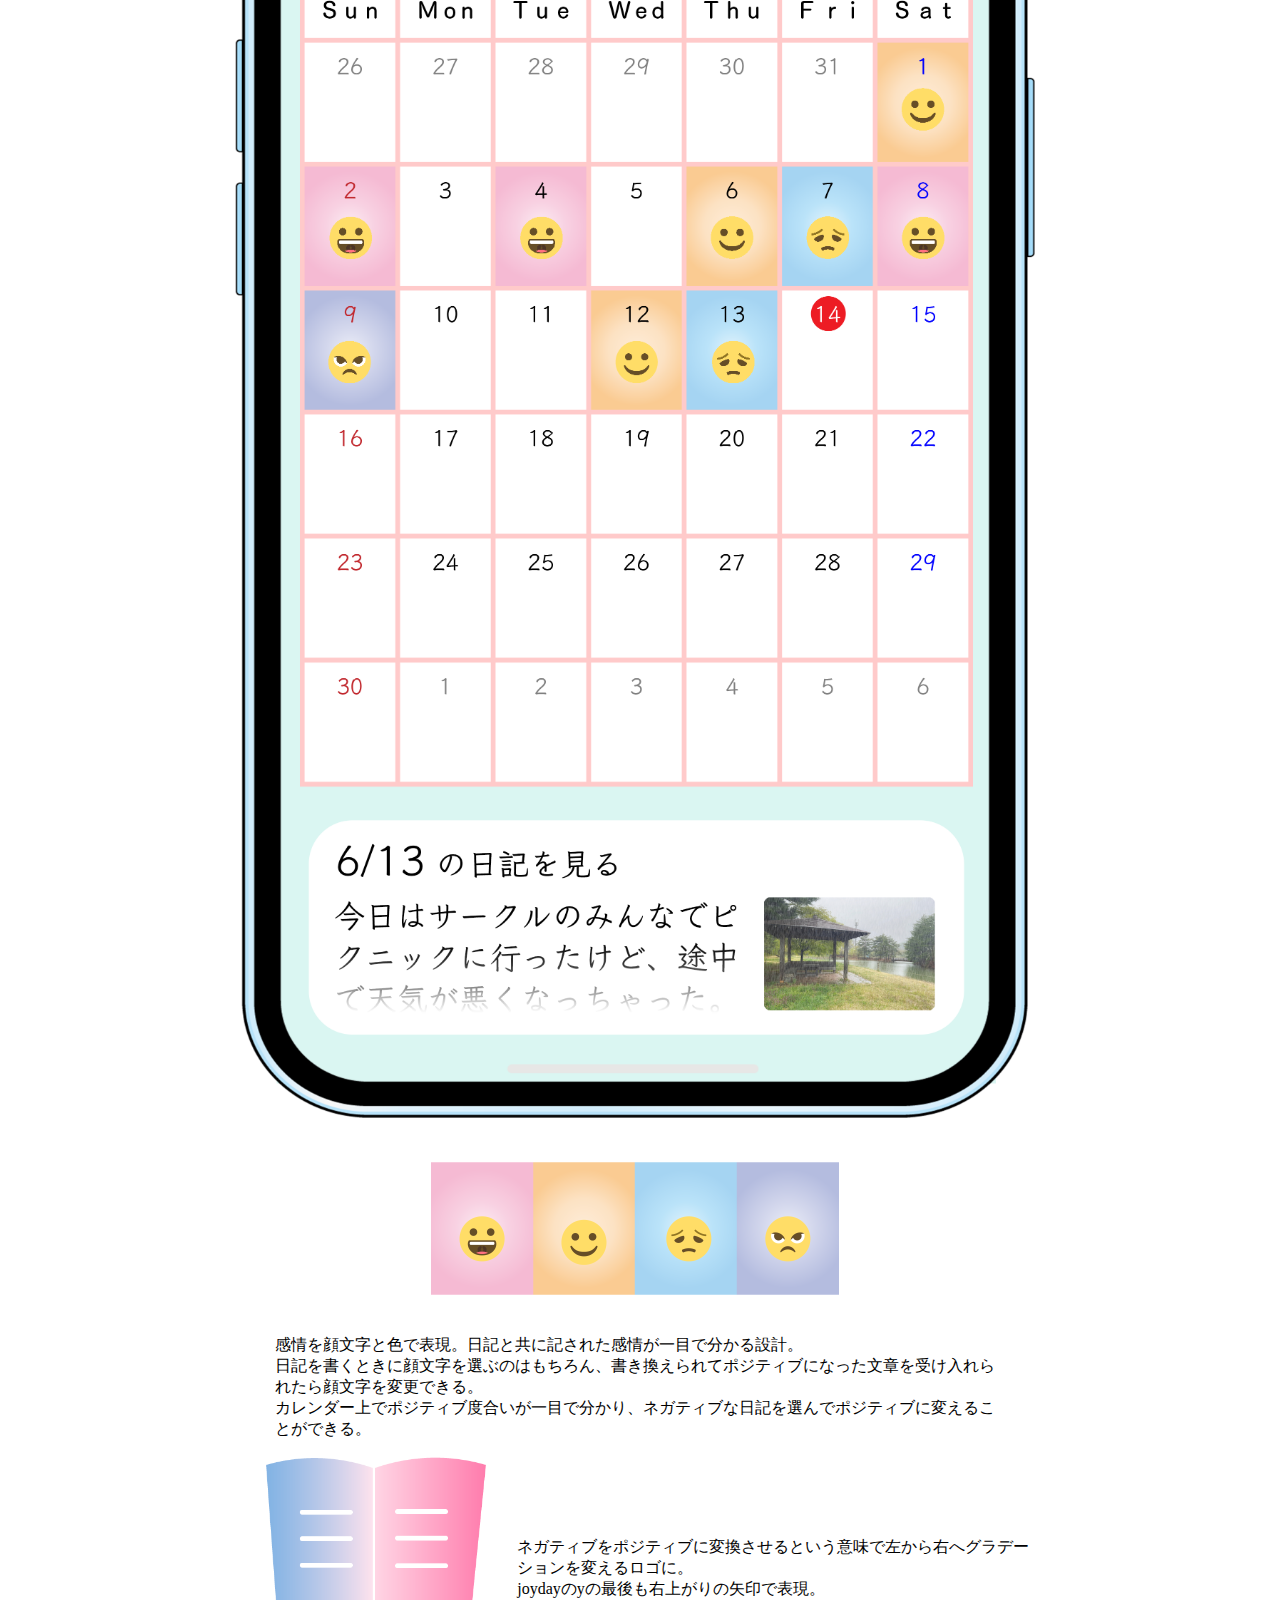
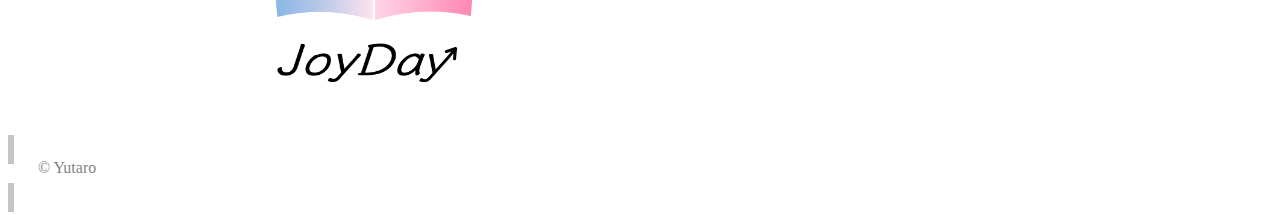
==== commit 6ea21d3f: "footer修正" ====
--- a/portfolio-01.html
+++ b/portfolio-01.html
@@ -115,6 +115,12 @@
                 </div>
             </div>
         </main>
+        <footer class="mdl-mini-footer">
+            <div class="mdl-mini-footer__left-section">
+                <div class="mdl-logo">&copy; Yutaro</div>
+            </div>
+            </div>
+        </footer>
     </div>
     <script src="https://code.getmdl.io/1.3.0/material.min.js"></script>
 </body>
--- a/styles.css
+++ b/styles.css
@@ -5,6 +5,7 @@
 .portfolio-header {
   position: relative;
   background-image: url(images/和紙.jpg);
+  background-size: cover;
 }
 
 .mdl-layout__header.is-compact {
@@ -183,19 +184,11 @@
   margin: auto;
 }
 
-
-
 footer {
   all: unset;
   background-image: url(images/footer.png);
   opacity: 50%;
   background-size: cover;
-  display: block;
-  position:absolute;
-  bottom: 0;
-  left: 0;
-  right: 0;
-  padding: 10px;
 }
 
 
@@ -357,4 +350,3 @@
   font-family: serif;
   color: #404040;
 }
-
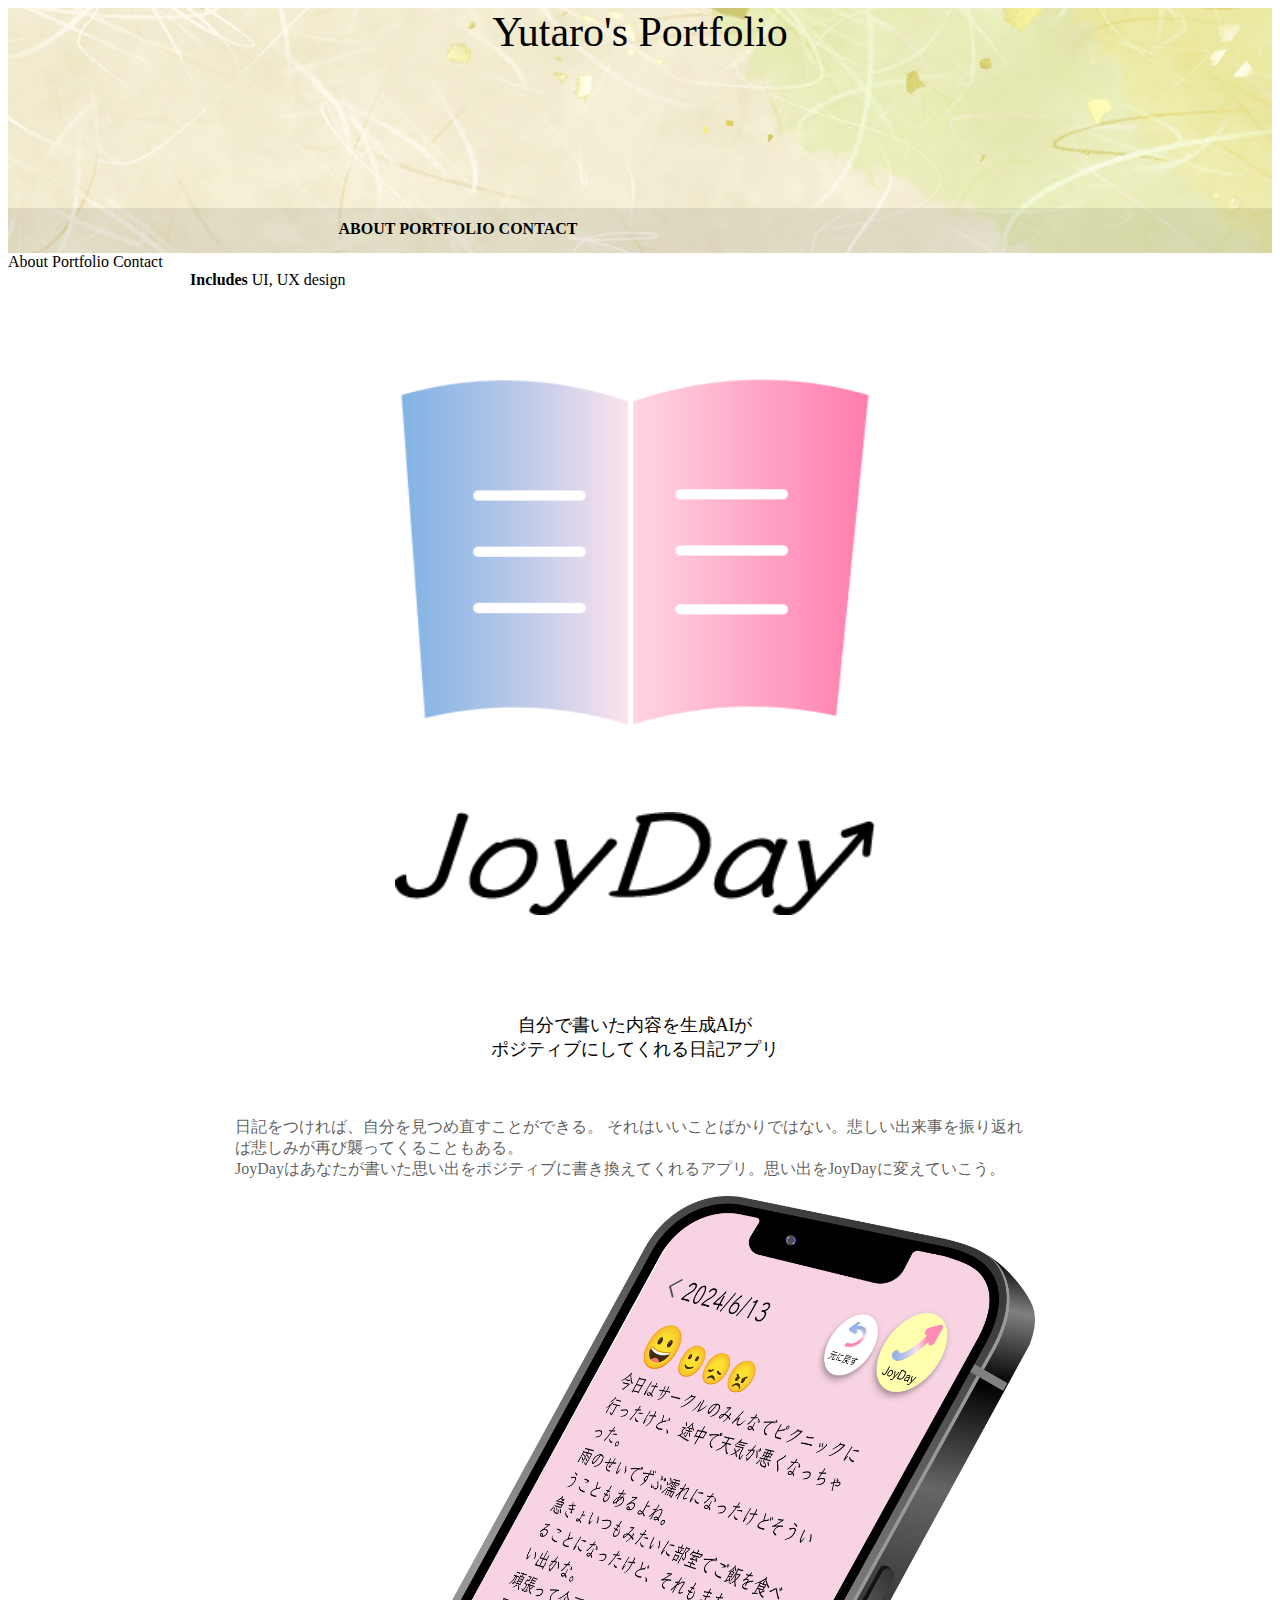
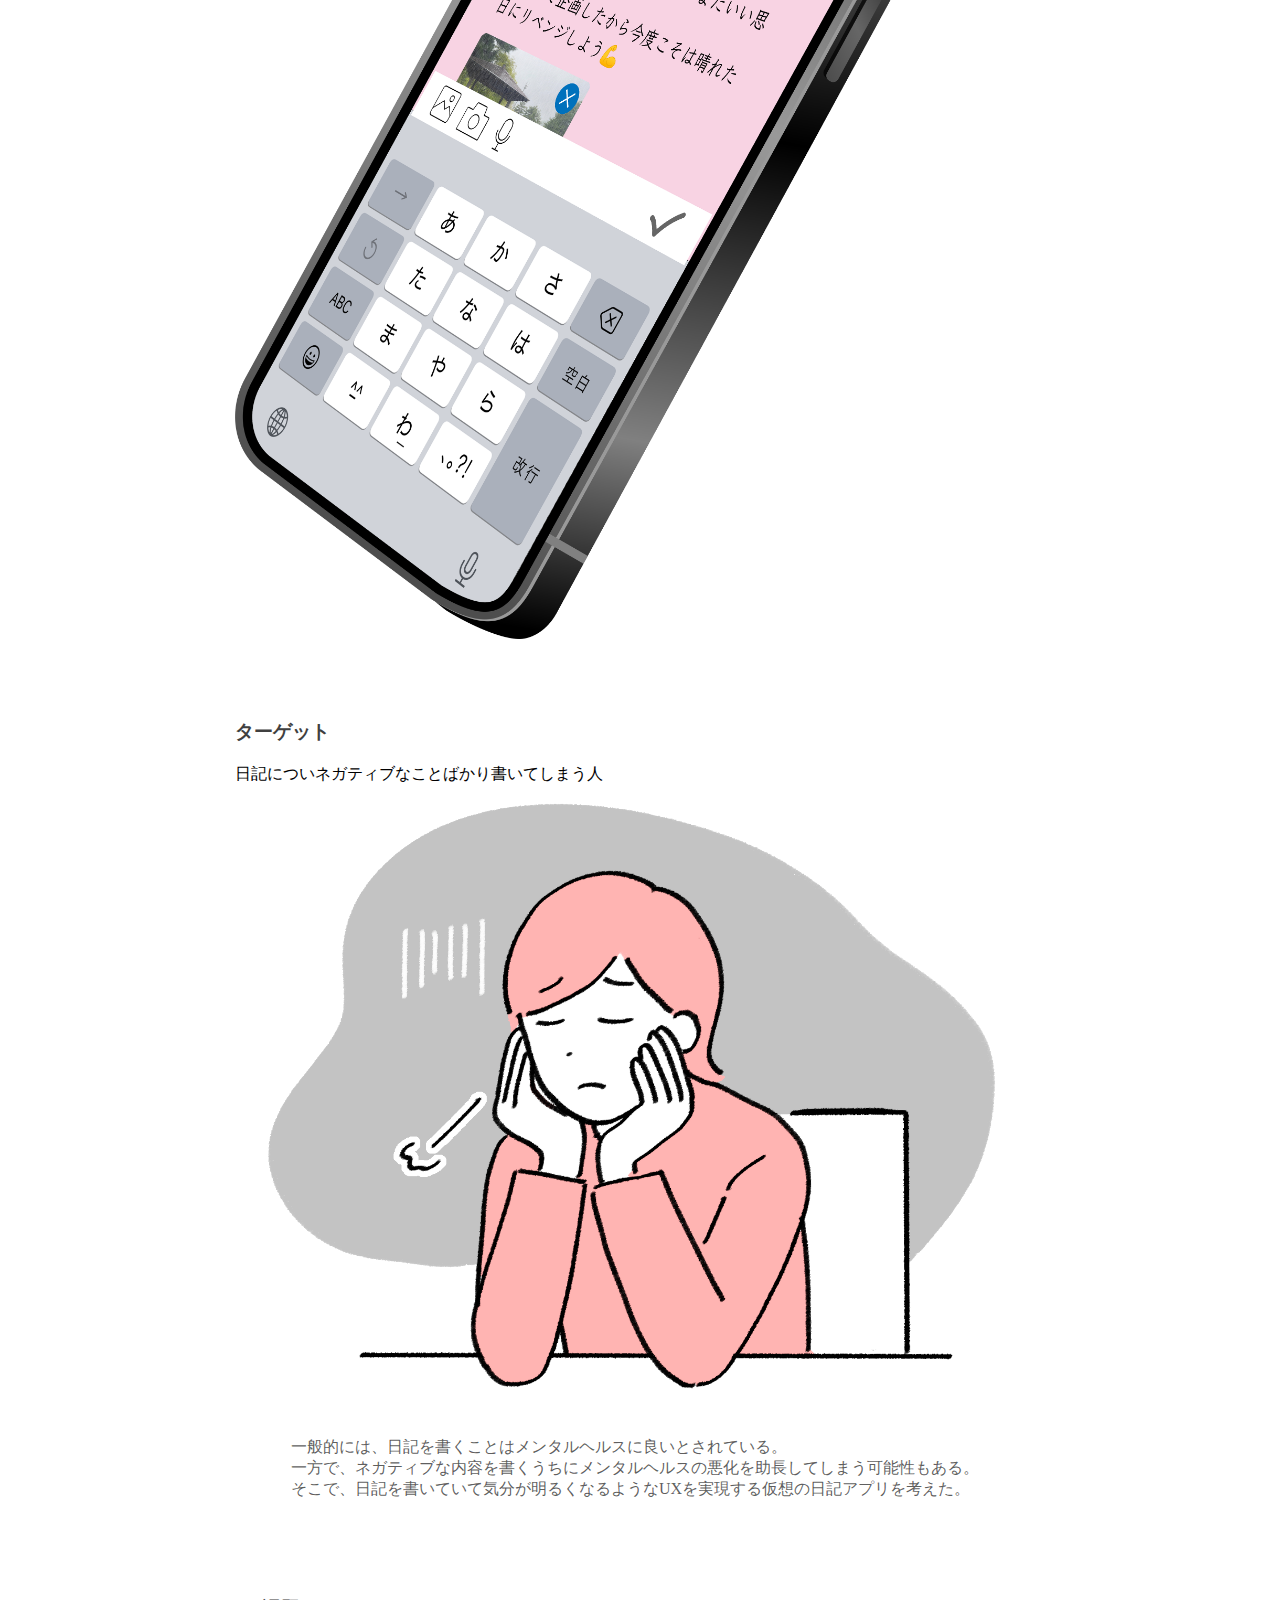
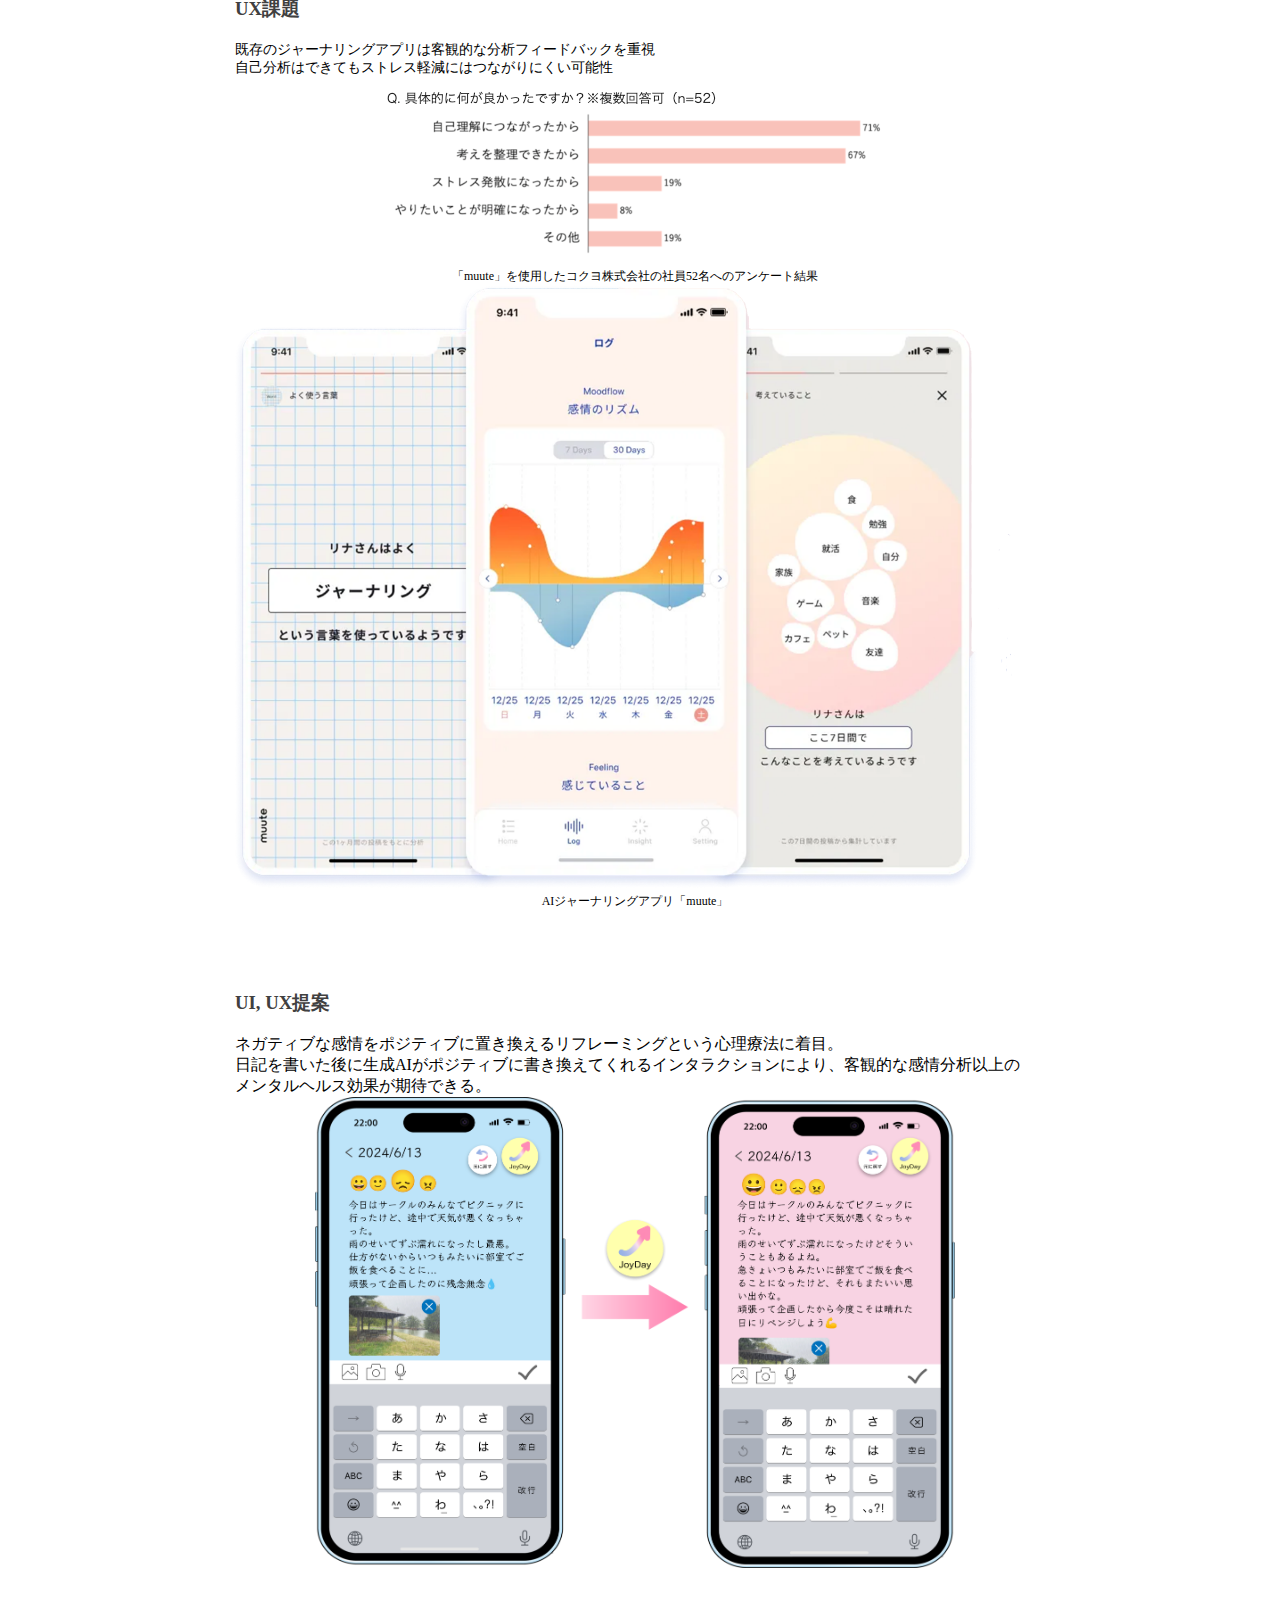
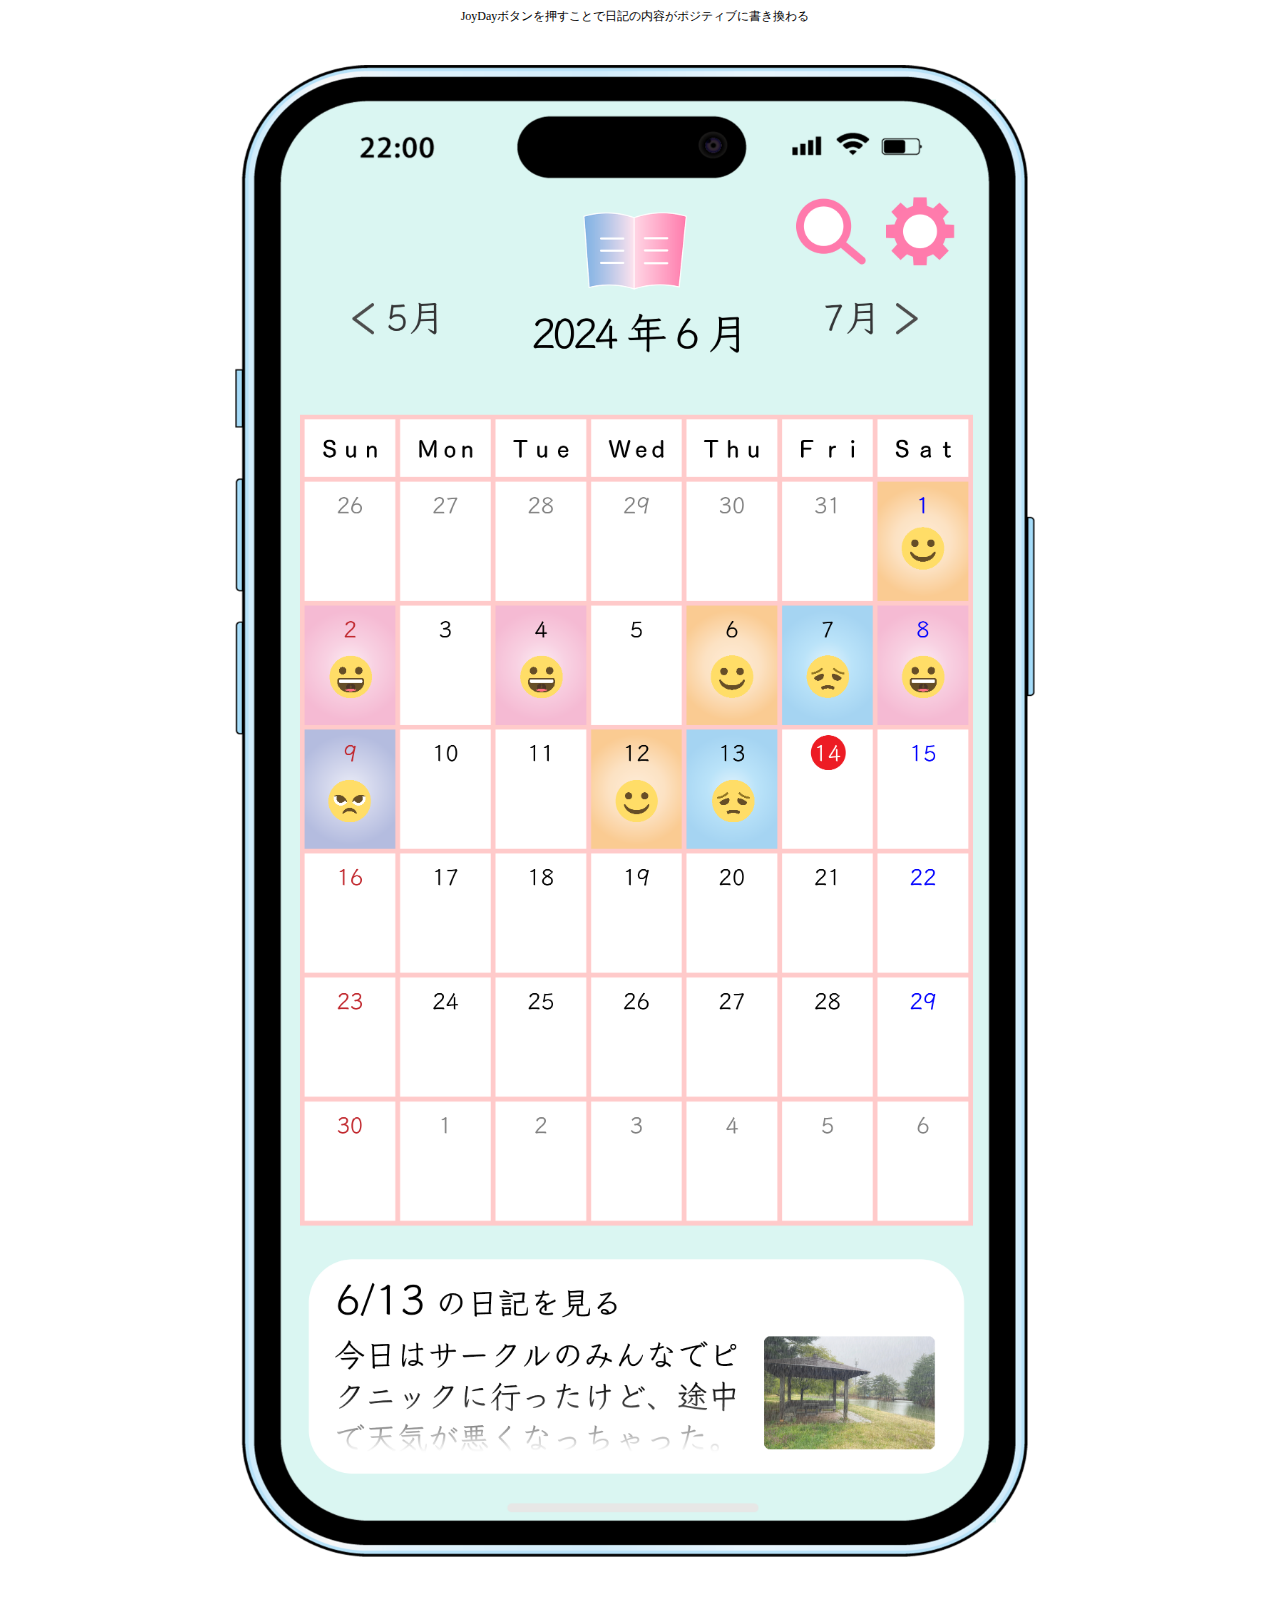
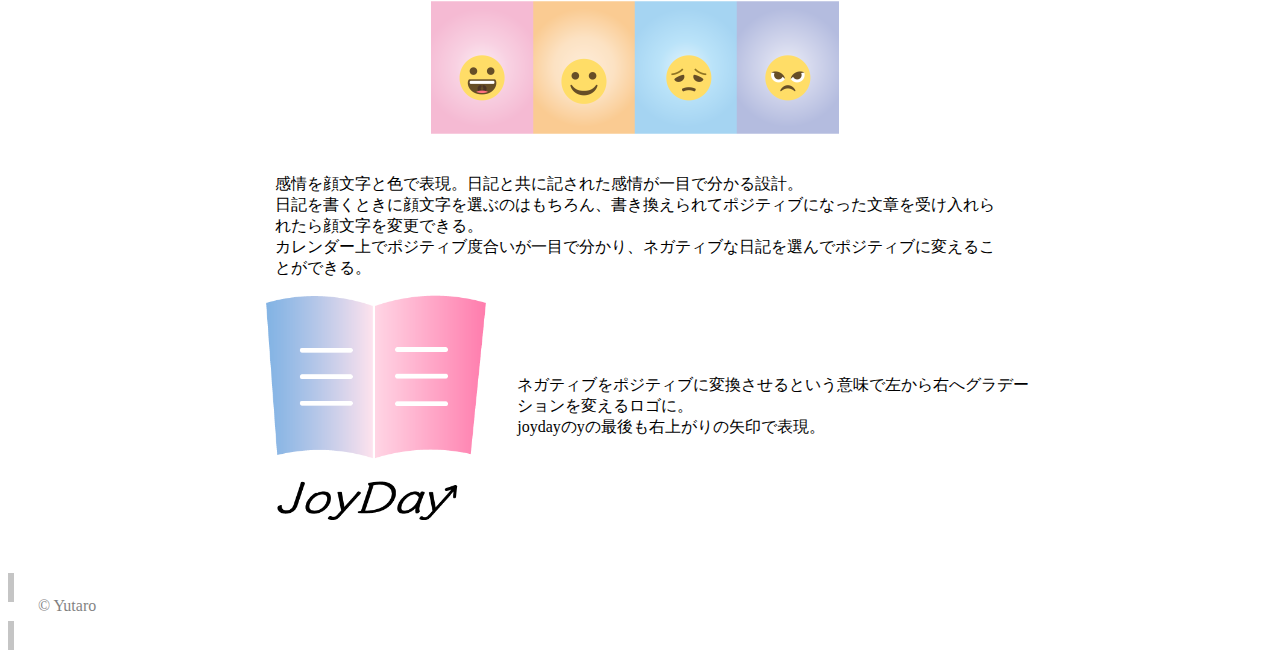
==== commit 21f77ecb: "ロゴ追加" ====
--- a/portfolio-01.html
+++ b/portfolio-01.html
@@ -6,7 +6,7 @@
     <meta http-equiv="X-UA-Compatible" content="IE=edge">
     <meta name="description" content="A portfolio template that uses Material Design Lite.">
     <meta name="viewport" content="width=device-width, initial-scale=1.0, minimum-scale=1.0">
-    <title>MDL-Static Website</title>
+    <title>Yutaro's Portfolio</title>
     <link rel="stylesheet" href="https://fonts.googleapis.com/css?family=Roboto:regular,bold,italic,thin,light,bolditalic,black,medium&amp;lang=en">
     <link rel="stylesheet" href="https://code.getmdl.io/1.3.0/material.grey-pink.min.css" />
     <link rel="stylesheet" href="styles.css" />
@@ -48,6 +48,7 @@
                     <div class="mdl-grid portfolio-copy">
                         
                         <div class="mdl-cell mdl-cell--6-col mdl-card__supporting-text no-padding">
+                            <img class="title-image" src=" images/joyday_logo.png" border="0" alt="" style="margin: 5% 0%;">
                             <img class="title-image" src=" images/joyday.png" border="0" alt="" style="margin: 5% 0%;">
                             <br>
                             <p style="font-size: large; text-align: center; margin: 5% auto; color: black;">自分で書いた内容を生成AIが<br>ポジティブにしてくれる日記アプリ</p>
